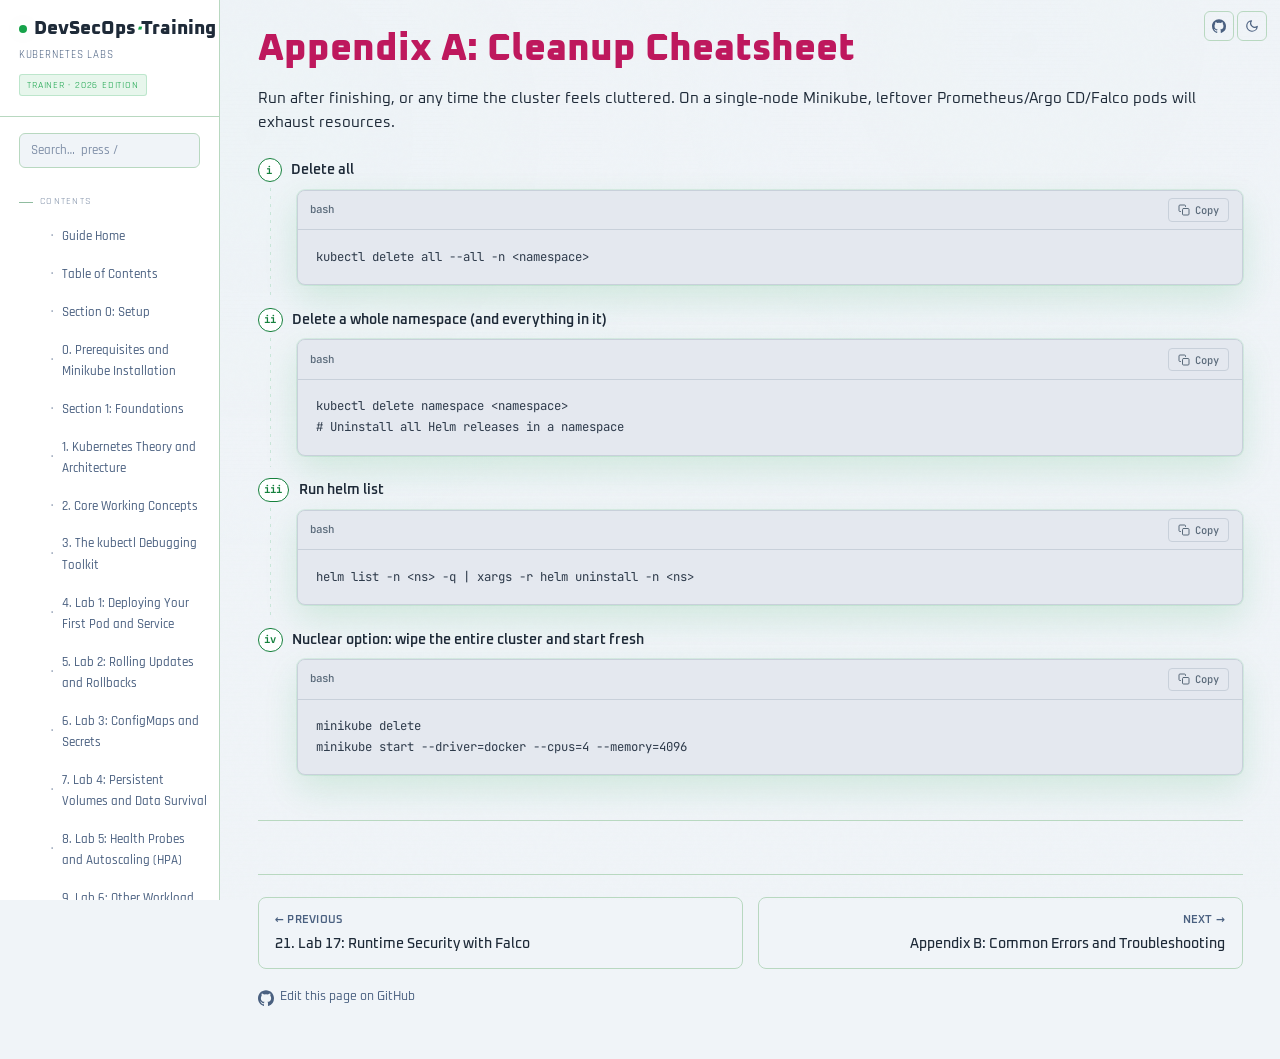
==== html/appendices.html @ 2e51c451 "initial commit" ====
<!DOCTYPE html>
<html lang="en" data-theme="light">

<head>
  <meta charset="UTF-8">
  <meta name="viewport" content="width=device-width, initial-scale=1.0">
  <meta name="description" content="Kubernetes DevSecOps Training Lab Guide">
  <title>Kubernetes · Appendices</title>

  <link rel="icon" type="image/svg+xml"
    href="data:image/svg+xml,%3Csvg xmlns='http://www.w3.org/2000/svg' viewBox='0 0 32 32'%3E%3Crect width='32' height='32' rx='6' fill='%230d1117'/%3E%3Ccircle cx='16' cy='16' r='6' fill='%23ffb627'/%3E%3C/svg%3E">

  <link rel="preconnect" href="https://fonts.googleapis.com">
  <link rel="preconnect" href="https://fonts.gstatic.com" crossorigin>
  <link
    href="https://fonts.googleapis.com/css2?family=Oxanium:wght@400;500;600;700&family=Rajdhani:wght@500;600;700&family=JetBrains+Mono:wght@400;500;700&display=swap"
    rel="stylesheet">
  <link rel="stylesheet" href="../css/style.css">
  <link rel="stylesheet" href="../css/app.css">

</head>

<body>

  <div class="sidebar-backdrop"></div>

  <a class="icon-btn corner-btn github-corner-btn" id="githubLink" href="https://github.com/bishalcpgn/Kubernetes"
    target="_blank" rel="noopener noreferrer" aria-label="View this project on GitHub"
    title="View on GitHub (open source, contributions welcome)">
    <svg viewBox="0 0 24 24" aria-hidden="true" fill="currentColor">
      <path
        d="M12 .5C5.37.5 0 5.87 0 12.5c0 5.3 3.44 9.8 8.21 11.39.6.11.82-.26.82-.58 0-.29-.01-1.04-.02-2.05-3.34.73-4.04-1.61-4.04-1.61-.55-1.39-1.34-1.76-1.34-1.76-1.09-.75.08-.73.08-.73 1.21.09 1.84 1.24 1.84 1.24 1.07 1.84 2.81 1.31 3.5 1 .11-.78.42-1.31.76-1.61-2.67-.3-5.47-1.34-5.47-5.95 0-1.31.47-2.39 1.24-3.23-.13-.3-.54-1.52.12-3.18 0 0 1.01-.32 3.3 1.23a11.5 11.5 0 0 1 6.01 0c2.29-1.55 3.3-1.23 3.3-1.23.66 1.66.25 2.88.12 3.18.77.84 1.24 1.92 1.24 3.23 0 4.62-2.81 5.64-5.49 5.94.43.37.81 1.1.81 2.22 0 1.6-.01 2.89-.01 3.29 0 .32.22.7.83.58A12 12 0 0 0 24 12.5C24 5.87 18.63.5 12 .5z" />
    </svg>
  </a>

  <button class="icon-btn corner-btn theme-corner-btn" id="themeToggle" aria-label="Toggle theme"></button>

  <div class="app">

    <!-- Reuse the existing sidebar from index.html for consistent navigation -->
    <aside class="sidebar" id="sidebar" aria-label="Main navigation">
      <div class="brand">
        <div class="brand-title">
          <span class="accent-dot"></span>
          <span>DevSecOps<span class="italic-serif text-accent">·</span>Training</span>
        </div>
        <div class="brand-subtitle">Kubernetes Labs</div>
        <span class="brand-edition">Trainer · 2026 Edition</span>
      </div>
      <div class="sidebar-search">
        <input type="search" id="navSearch" placeholder="Search…  press /" aria-label="Filter navigation"
          autocomplete="off">
      </div>
      <nav aria-label="Sidebar navigation">
        <div class="nav-section">
          <div class="nav-section-label">Contents</div>
          <ul class="nav-list">
            <!-- Links will be populated by the rendered Markdown headings if present -->
          </ul>
        </div>
      </nav>
    </aside>

    <main class="content">
      <div class="content-inner">
        <article id="md-root" class="md-content page-markdown">
          <h1 id="appendix-a-cleanup-cheatsheet">Appendix A: Cleanup Cheatsheet</h1>
          <p>Run after finishing, or any time the cluster feels cluttered. On a single-node Minikube, leftover
            Prometheus/Argo CD/Falco pods will exhaust resources.</p>
          <div class="cmd-step">
            <div class="cmd-label"><span class="cmd-roman">i</span><span class="cmd-step-title">Delete all</span></div>
            <pre class="codehilite"><code class="language-bash">kubectl delete all --all -n &lt;namespace&gt;
</code></pre>
          </div>
          <div class="cmd-step">
            <div class="cmd-label"><span class="cmd-roman">ii</span><span class="cmd-step-title">Delete a whole namespace (and everything in it)</span></div>
            <pre class="codehilite"><code class="language-bash">kubectl delete namespace &lt;namespace&gt;
# Uninstall all Helm releases in a namespace
</code></pre>
          </div>
          <div class="cmd-step">
            <div class="cmd-label"><span class="cmd-roman">iii</span><span class="cmd-step-title">Run helm list</span></div>
            <pre class="codehilite"><code class="language-bash">helm list -n &lt;ns&gt; -q | xargs -r helm uninstall -n &lt;ns&gt;
</code></pre>
          </div>
          <div class="cmd-step">
            <div class="cmd-label"><span class="cmd-roman">iv</span><span class="cmd-step-title">Nuclear option: wipe the entire cluster and start fresh</span></div>
            <pre class="codehilite"><code class="language-bash">minikube delete
minikube start --driver=docker --cpus=4 --memory=4096
</code></pre>
          </div>

          <hr />
          <h1 id="appendix-b-common-errors-and-troubleshooting">Appendix B: Common Errors and Troubleshooting</h1>
          <div class="table-wrap">
            <table>
              <thead>
                <tr>
                  <th>Pod STATUS</th>
                  <th>Most likely cause</th>
                  <th>First commands to run</th>
                </tr>
              </thead>
              <tbody>
                <tr>
                  <td><code>ImagePullBackOff</code> / <code>ErrImagePull</code></td>
                  <td>Wrong image name/tag, private registry without credentials, or rate limit</td>
                  <td><code>kubectl describe pod &lt;p&gt;</code> (read Events)</td>
                </tr>
                <tr>
                  <td><code>CrashLoopBackOff</code></td>
                  <td>App exits/crashes on start (bad config, missing env, failing liveness probe)</td>
                  <td><code>kubectl logs &lt;p&gt; --previous</code></td>
                </tr>
                <tr>
                  <td><code>Pending</code></td>
                  <td>No node has enough CPU/memory, or PVC can't bind</td>
                  <td><code>kubectl describe pod &lt;p&gt;</code>; <code>kubectl get pvc</code>;
                    <code>kubectl top nodes</code>
                  </td>
                </tr>
                <tr>
                  <td><code>CreateContainerConfigError</code></td>
                  <td>References a missing ConfigMap/Secret key</td>
                  <td><code>kubectl describe pod &lt;p&gt;</code></td>
                </tr>
                <tr>
                  <td><code>0/1 Running</code> but not Ready</td>
                  <td>Readiness probe failing</td>
                  <td><code>kubectl describe pod &lt;p&gt;</code>; <code>kubectl logs &lt;p&gt;</code></td>
                </tr>
                <tr>
                  <td>HPA shows <code>&lt;unknown&gt;</code></td>
                  <td>No CPU <strong>requests</strong> set, or metrics-server not ready</td>
                  <td><code>kubectl top pods</code>; check <code>resources.requests</code></td>
                </tr>
                <tr>
                  <td>NetworkPolicy not enforced</td>
                  <td>CNI doesn't support policies (default Minikube CNI)</td>
                  <td>restart with <code>--cni=calico</code></td>
                </tr>
                <tr>
                  <td>Service unreachable</td>Follows the Juice Shop Trainee design language.
                  <td>Selector labels don't match Pod labels</td>
                  <td><code>kubectl get endpoints &lt;svc&gt;</code> (empty = selector mismatch)</td>
                </tr>
              </tbody>
            </table>
          </div>
          <p>General workflow for <em>any</em> failure: <strong><code>get</code> → <code>describe</code> (read Events) →
              <code>logs</code></strong>.</p>
          <hr />
          <h1 id="appendix-c-what-we-did-not-cover-and-where-to-go-next">Appendix C: What We Did Not Cover (and Where to
            Go Next)</h1>
          <p>This guide is a complete spine, but "all of Kubernetes" is bigger than any single lab set. Strong next
            topics, roughly in order of usefulness:</p>
          <ol class="sec2-indented">
            <li><strong>TLS &amp; certificates</strong>: <code>cert-manager</code> for automatic Let's Encrypt certs on
              your Gateway listeners.</li>
            <li><strong>Service Mesh</strong>: Istio / Linkerd / Cilium for mTLS, traffic shaping, and L7 observability
              between services.</li>
            <li><strong>Advanced networking</strong>: Cilium (eBPF CNI with built-in Gateway API support), and deeper
              Gateway API features (traffic splitting, header routing, <code>GRPCRoute</code>/<code>TCPRoute</code>).
            </li>
            <li><strong>Storage depth</strong>: StorageClasses, CSI drivers, volume snapshots, StatefulSet backups.</li>
            <li><strong>Multi-tenancy &amp; quotas</strong>: ResourceQuota, LimitRange, hierarchical namespaces.</li>
            <li><strong>Operators &amp; CRDs</strong>: extending Kubernetes with custom controllers (Operator SDK /
              Kubebuilder).</li>
            <li><strong>Cluster lifecycle</strong>: managed clusters (EKS/GKE/AKS), upgrades, version-skew,
              <code>kubeadm</code>.
            </li>
            <li><strong>Progressive delivery</strong>: Argo Rollouts / Flagger for canary and blue-green deploys.</li>
            <li><strong>Cost &amp; autoscaling</strong>: Cluster Autoscaler, Karpenter, VPA, KEDA (event-driven
              scaling).</li>
            <li><strong>DR &amp; backup</strong>: Velero for cluster backup and migration.</li>
            <li><strong>Deeper supply chain</strong>: full SLSA framework, in-toto attestations, admission with the
              Sigstore Policy Controller.</li>
          </ol>
          <blockquote>
            <p>A practical capstone: combine the labs into one secured pipeline, Git repo → CI runs Trivy + Cosign
              signing → Argo CD deploys → Kyverno enforces signatures + PSS → Falco watches at runtime →
              Prometheus/Grafana observe. That end-to-end loop <em>is</em> production DevSecOps.</p>
          </blockquote>
          <hr />
          <hr />
          <h1 id="appendix-d-glossary">Appendix D: Glossary</h1>
          <p>A quick lookup for every term and tool used in this guide. Where a concept has a full explanation, the
            relevant section is noted.</p>
          <p><strong>Admission controller</strong>: code in the API server that inspects an object before it's saved,
            and can accept, reject, or modify it. The enforcement point for PSA, Kyverno, and signature checks. (Sec.
            14)</p>
            <p><strong>Argo CD</strong>: a GitOps controller that continuously syncs the cluster to a Git repo. (Section
            2 Concepts, Lab 10)</p>
          <p><strong>CNI (Container Network Interface)</strong>: the plugin standard that provides Pod networking; also
            enforces NetworkPolicies. Examples: Calico, Cilium, Flannel. (Lab 14)</p>
          <p><strong>ClusterRole / Role</strong>: RBAC objects granting permissions cluster-wide / within one namespace.
            (Sec. 14, Lab 13)</p>
          <p><strong>Container runtime</strong>: the software that actually runs containers on a node (containerd,
            CRI-O). (Sec. 1)</p>
          <p><strong>Controller</strong>: software that watches objects and continuously drives actual state toward
            desired state. The core pattern of Kubernetes. (Sec. 1, Section 2 Concepts)</p>
          <p><strong>Cosign</strong>: CLI for signing and verifying container images, part of Sigstore. (Sec. 14, Lab
            16)</p>
          <p><strong>CRD (Custom Resource Definition)</strong>: a way to teach the cluster a new object type, used by
            nearly every ecosystem tool. (Section 2 intro)</p>
          <p><strong>CVE (Common Vulnerabilities and Exposures)</strong>: a publicly catalogued security flaw with a
            unique ID. Trivy scans for these. (Sec. 14, Lab 11)</p>
          <p><strong>DaemonSet</strong>: a controller that runs exactly one Pod per node; used for node-level agents
            like Falco. (Lab 6, Lab 17)</p>
          <p><strong>Deployment</strong>: the standard controller for stateless apps; manages ReplicaSets, rollouts, and
            rollbacks. (Sec. 1, Lab 1)</p>
          <p><strong>Drift</strong>: when the live cluster differs from the desired state in Git; GitOps tools detect
            and revert it. (Lab 10)</p>
          <p><strong>eBPF</strong>: Linux kernel technology to safely run small observation programs in the kernel; used
            by Falco and modern CNIs. (Lab 17, Sec. 14)</p>
          <p><strong>Exporter</strong>: a small adapter exposing a system's metrics in Prometheus format. (Lab 9)</p>
          <p><strong>Falco</strong>: runtime security tool that watches syscalls via eBPF and alerts on suspicious
            behavior. (Sec. 14, Lab 17)</p>
          <p><strong>Fulcio</strong>: Sigstore's certificate authority issuing short-lived, identity-bound signing certs
            (enables keyless signing). (Sec. 14, Lab 16)</p>
          <p><strong>Gateway API</strong>: the modern CRD-based standard for L7 HTTP routing; replaces the frozen
            Ingress API. Objects: GatewayClass, Gateway, HTTPRoute. (Lab 7)</p>
          <p><strong>GitOps</strong>: operating model where Git is the source of truth and software continuously
            reconciles the cluster to match it. (Lab 10)</p>
          <p><strong>Grafana</strong>: dashboard/visualization tool, usually layered on Prometheus data. (Lab 9)</p>
          <p><strong>Helm</strong>: the Kubernetes package manager; installs/upgrades/rolls back applications packaged
            as charts. (Lab 8)</p>
          <p><strong>Helm chart / repo / release / values</strong>: a chart is a versioned package; a repo hosts charts;
            a release is one installed instance; values are its configuration knobs. (Lab 8)</p>
          <p><strong>HPA (Horizontal Pod Autoscaler)</strong>: scales Pod count up/down based on metrics like CPU; needs
            resource requests to work. (Sec. 2.3, Lab 5)</p>
          <p><strong>Ingress</strong>: the legacy L7 routing object, now frozen; superseded by the Gateway API. (Lab 7)
          </p>
          <p><strong>Kyverno</strong>: a YAML-based policy engine / admission controller for
            validate/mutate/generate/verify rules. (Sec. 14, Lab 15)</p>
          <p><strong>metrics-server</strong>: lightweight current-CPU/memory collector that powers
            <code>kubectl top</code> and the HPA. (Lab 5, Lab 9)
          </p>
          <p><strong>Namespace</strong>: a virtual partition of a cluster for isolation, quota, and access control.
            (Sec. 2.1)</p>
          <p><strong>NetworkPolicy</strong>: pod-level firewall rule; enforced by the CNI. (Sec. 14, Lab 14)</p>
          <p><strong>OCI (Open Container Initiative)</strong>: the open standard for container image format and
            registries (Docker Hub, GHCR). (Lab 16)</p>
          <p><strong>OIDC (OpenID Connect)</strong>: identity standard that proves who you are via an existing account
            (Google, GitHub). (Lab 16)</p>
          <p><strong>PV / PVC (PersistentVolume / PersistentVolumeClaim)</strong>: cluster storage / a workload's
            request for storage. (Sec. 3.1, Lab 4)</p>
          <p><strong>Pod</strong>: the smallest deployable unit; one or more containers sharing an IP and volumes. (Sec.
            1)</p>
          <p><strong>Prometheus</strong>: time-series metrics database that scrapes and stores metrics; queried with
            PromQL. (Lab 9)</p>
          <p><strong>PSS / PSA (Pod Security Standards / Admission)</strong>: three built-in security profiles, and the
            admission controller that enforces them per namespace. (Sec. 14, Lab 12)</p>
          <p><strong>RBAC (Role-Based Access Control)</strong>: least-privilege permissions for users and
            ServiceAccounts. (Sec. 14, Lab 13)</p>
          <p><strong>Rekor</strong>: Sigstore's public, tamper-evident transparency log of signatures. (Sec. 14, Lab 16)
          </p>
          <p><strong>ReplicaSet</strong>: keeps a desired number of identical Pods running; managed by Deployments.
            (Sec. 1)</p>
          <p><strong>SBOM (Software Bill of Materials)</strong>: a full inventory of what's inside an image; format e.g.
            CycloneDX. (Sec. 14, Lab 16)</p>
          <p><strong>Service</strong>: a stable virtual IP/DNS name load-balancing across a set of Pods. Types:
            ClusterIP, NodePort, LoadBalancer. (Sec. 1, Lab 1)</p>
          <p><strong>ServiceAccount</strong>: the identity a Pod runs as, used for RBAC and authenticating to the API.
            (Sec. 14, Lab 13)</p>
          <p><strong>Sigstore</strong>: the umbrella project (Cosign + Fulcio + Rekor) for software signing and
            verification. (Sec. 14, Lab 16)</p>
          <p><strong>StatefulSet / Job / CronJob</strong>: controllers for stable-identity workloads / run-to-completion
            tasks / scheduled tasks. (Lab 6)</p>
          <p><strong>Supply-chain security</strong>: proving deployed software is exactly what your pipeline built.
            (Sec. 14, Lab 16)</p>
          <p><strong>Traefik</strong>: a modern reverse proxy / load balancer used here as a Gateway API controller and
            Helm demo. (Labs 7-8)</p>
          <p><strong>Trivy</strong>: open-source scanner for image CVEs, misconfigurations, secrets, and SBOMs. (Sec.
            14, Lab 11)</p>
          <hr />
          <p><em>End of guide. Tested against Kubernetes v1.36, Helm v4, Argo CD v3.x, Falco v0.43, plus current Trivy,
              Kyverno, and Cosign releases (2026). Pin all tool/chart versions to specific releases for reproducible,
              supply-chain-safe deployments.</em></p>
        </article>
      </div>
    </main>

  </div>

  <!-- Scripts: build page sections and sidebar from the embedded static HTML content -->
  <script src="../js/app.js" defer></script>

  <script>
    window.addEventListener('load', function () {
      [
        'appendix-d-glossary',
        'appendix-a-cleanup-cheatsheet',
        'appendix-c-what-we-did-not-cover-and-where-to-go-next',
        'appendix-b-common-errors-and-troubleshooting'
      ].forEach(function (id) {
        var section = document.getElementById(id);
        if (!section || !section.classList.contains('page-section')) return;
        section.classList.add('styled-section');
        var inH4 = false;
        Array.from(section.children).forEach(function (el) {
          if (el.matches('h3')) { inH4 = false; return; }
          if (el.matches('h4')) { inH4 = true; return; }
          if (inH4 && !el.matches('.cmd-step')) el.classList.add('sec2-indented');
        });
      });
    });
  </script>
</body>

</html>
---- css/style.css ----
/* =========================================================
   Theme tokens - deep navy / Catppuccin-inspired palette
   Dark theme is default. Toggled via data-theme attribute.
   ========================================================= */

:root,
[data-theme="dark"] {
  /* Surfaces - deep navy */
  --bg: #0a0e14;
  --bg-elevated: #0d1219;
  --bg-card: #131920;
  --bg-code: #1e1e2e;
  --bg-code-header: #181825;
  --bg-code-border: #313244;
  --bg-inline-code: rgba(52, 211, 153, 0.08);

  /* Lines - green-tinted */
  --border: #1a2e22;
  --border-strong: #2a4a34;
  --border-accent: rgba(52, 211, 153, 0.25);

  /* Text */
  --text: #cdd6f4;
  --text-muted: #6e8aa8;
  --text-subtle: #445566;
  --text-inverse: #0a0e14;

  /* Brand accent - green */
  --accent: #34d399;
  --accent-soft: rgba(52, 211, 153, 0.12);
  --accent-hover: #6ee7b7;
  --link: #6ee7b7;
  --link-hover: #a7f3d0;

  /* Semantic */
  --danger: #f38ba8;
  --danger-soft: rgba(243, 139, 168, 0.1);
  --success: #a6e3a1;
  --success-soft: rgba(166, 227, 161, 0.1);
  --warning: #f9e2af;
  --warning-soft: rgba(249, 226, 175, 0.1);
  --info: #6ee7b7;
  --info-soft: rgba(52, 211, 153, 0.1);

  /* Severity pills */
  --sev-critical-bg: rgba(243, 139, 168, 0.12);
  --sev-critical-text: #f38ba8;
  --sev-high-bg: rgba(249, 226, 175, 0.1);
  --sev-high-text: #f9e2af;
  --sev-medium-bg: rgba(52, 211, 153, 0.1);
  --sev-medium-text: #34d399;

  /* Shadows & effects */
  --shadow-sm: 0 1px 3px rgba(0, 0, 0, 0.5);
  --shadow-md: 0 4px 14px rgba(0, 0, 0, 0.55);
  --shadow-lg: 0 12px 36px rgba(0, 0, 0, 0.65);
  --shadow-glow: 0 0 28px rgba(52, 211, 153, 0.15);

  /* Decorative */
  --grid-color: rgba(52, 211, 153, 0.025);
  --noise-opacity: 0.012;
}

[data-theme="light"] {
  /* Surfaces - cool blue-grey */
  --bg: #f0f4f8;
  --bg-elevated: #ffffff;
  --bg-card: #e8edf3;
  --bg-code: #e4e8ef;
  --bg-code-header: #e4e8ef;
  --bg-code-border: #c8d0da;
  --bg-inline-code: rgba(22, 163, 74, 0.07);

  /* Lines */
  --border: #b8d8c0;
  --border-strong: #90bca0;
  --border-accent: rgba(22, 163, 74, 0.2);

  /* Text */
  --text: #1e2a38;
  --text-muted: #4a6080;
  --text-subtle: #8090a8;
  --text-inverse: #f0f4f8;

  /* Brand accent - green */
  --accent: #16a34a;
  --accent-soft: rgba(22, 163, 74, 0.1);
  --accent-hover: #15803d;
  --link: #15803d;
  --link-hover: #166534;

  /* Semantic */
  --danger: #b91c1c;
  --danger-soft: rgba(185, 28, 28, 0.08);
  --success: #15803d;
  --success-soft: rgba(21, 128, 61, 0.08);
  --warning: #a16207;
  --warning-soft: rgba(161, 98, 7, 0.08);
  --info: #16a34a;
  --info-soft: rgba(22, 163, 74, 0.08);

  /* Severity pills */
  --sev-critical-bg: rgba(185, 28, 28, 0.1);
  --sev-critical-text: #991b1b;
  --sev-high-bg: rgba(161, 98, 7, 0.12);
  --sev-high-text: #854d0e;
  --sev-medium-bg: rgba(22, 163, 74, 0.1);
  --sev-medium-text: #166534;

  /* Shadows */
  --shadow-sm: 0 1px 2px rgba(30, 42, 56, 0.07);
  --shadow-md: 0 4px 12px rgba(30, 42, 56, 0.09);
  --shadow-lg: 0 12px 32px rgba(30, 42, 56, 0.11);
  --shadow-glow: 0 0 24px rgba(22, 163, 74, 0.12);

  /* Decorative */
  --grid-color: rgba(22, 163, 74, 0.04);
  --noise-opacity: 0.018;
}

/* =========================================================
   crAPI Training - Trainer Platform
   Editorial-technical aesthetic
   ========================================================= */

/* ---------- Reset / Base ---------- */

:root {
  --font-sans: 'Oxanium', 'Rajdhani', system-ui, sans-serif;
  --font-display: 'Oxanium', 'Rajdhani', system-ui, sans-serif;
  --font-mono: 'JetBrains Mono', 'Cascadia Code', 'Fira Code', ui-monospace, monospace;
  --font-sidebar: 'Rajdhani', var(--font-sans);
  --text-base-size: 14.5px;
  --h1-size: 2.5rem;
  --h2-size: 1.75rem;
  --box-glow: 0 14px 34px color-mix(in srgb, var(--accent) 14%, transparent), 0 0 0 1px color-mix(in srgb, var(--accent) 10%, transparent);
  --box-glow-strong: 0 18px 44px color-mix(in srgb, var(--accent) 22%, transparent), 0 0 0 1px color-mix(in srgb, var(--accent) 18%, transparent);
  --box-glow-success: 0 14px 34px color-mix(in srgb, var(--success) 18%, transparent), 0 0 0 1px color-mix(in srgb, var(--success) 16%, transparent);
}

*,
*::before,
*::after {
  box-sizing: border-box;
  margin: 0;
  padding: 0;
}

html {
  font-size: 15px;
  scroll-behavior: smooth;
  scroll-padding-top: 88px;
  -webkit-text-size-adjust: 100%;
  -moz-text-size-adjust: 100%;
  text-size-adjust: 100%;
}

body {
  font-family: var(--font-sans);
  font-size: var(--text-base-size);
  font-weight: 400;
  line-height: 1.65;
  color: var(--text);
  background: var(--bg);
  font-feature-settings: 'ss01', 'ss02', 'cv11';
  -webkit-font-smoothing: antialiased;
  -moz-osx-font-smoothing: grayscale;
  transition: background-color 0.3s ease, color 0.3s ease;
  min-height: 100vh;
}

body::after {
  content: '';
  position: fixed;
  inset: 0;
  pointer-events: none;
  z-index: 1;
  background:
    linear-gradient(rgba(166, 227, 161, 0.035) 1px, transparent 1px),
    radial-gradient(circle at 20% 15%, rgba(52, 211, 153, 0.08), transparent 28rem),
    radial-gradient(circle at 80% 5%, rgba(52, 211, 153, 0.05), transparent 24rem);
  background-size: 100% 4px, auto, auto;
  mix-blend-mode: screen;
  opacity: 0.4;
}

[data-theme="light"] body::after {
  opacity: 0.16;
  mix-blend-mode: multiply;
}

/* Decorative noise overlay */
body::before {
  content: '';
  position: fixed;
  inset: 0;
  pointer-events: none;
  z-index: 1;
  opacity: var(--noise-opacity);
  background-image: url("data:image/svg+xml,%3Csvg viewBox='0 0 200 200' xmlns='http://www.w3.org/2000/svg'%3E%3Cfilter id='n'%3E%3CfeTurbulence type='fractalNoise' baseFrequency='0.9' numOctaves='3' /%3E%3C/filter%3E%3Crect width='100%25' height='100%25' filter='url(%23n)' /%3E%3C/svg%3E");
}

/* ---------- Typography ---------- */

h1,
h2,
h3,
h4,
h5,
h6 {
  font-family: var(--font-display);
  font-weight: 600;
  letter-spacing: -0.01em;
  line-height: 1.2;
  color: var(--text);
}

h1 {
  font-size: var(--h1-size);
  font-weight: 800;
  letter-spacing: 0;
  line-height: 1.05;
  margin-bottom: 1.25rem;
}

h2 {
  font-size: var(--h2-size);
  font-weight: 800;
  letter-spacing: 0;
  margin-bottom: 1rem;
}

h3 {
  font-size: 1.35rem;
  font-weight: 600;
  letter-spacing: 0;
  margin-top: 2.5rem;
  margin-bottom: 0.8rem;
}

h4 {
  font-size: 1.05rem;
  font-weight: 600;
  margin-top: 1.75rem;
  margin-bottom: 0.5rem;
  color: var(--text);
}

.italic-serif {
  font-style: italic;
  font-weight: inherit;
}

p {
  margin-bottom: 1rem;
  color: var(--text);
}

p+p {
  margin-top: 0.25rem;
}
a {
  color: var(--link);
  text-decoration: none;
  transition: color 0.15s ease;
}

a:hover {
  color: var(--link-hover);
  text-decoration: underline;
  text-underline-offset: 3px;
}

strong {
  font-weight: 700;
  color: var(--text);
}

em {
  font-style: italic;
}

code,
kbd,
samp {
  font-family: var(--font-mono);
  font-size: 0.88em;
  font-feature-settings: 'liga' 0, 'calt' 0;
}

p code,
li code {
  background: var(--bg-card);
  color: var(--text-muted);
  padding: 0.12em 0.4em;
  border-radius: 4px;
  border: 1px solid var(--border);
  font-size: 0.85em;
  word-break: break-word;
}

/* Command text inside table cells renders as plain monospace, no chip. */
td code {
  background: none;
  color: inherit;
  padding: 0;
  border: none;
  border-radius: 0;
  font-size: 0.85em;
  word-break: break-word;
}

pre code,
pre code span {
  background: none !important;
  color: inherit;
  padding: 0;
  border: none;
  border-radius: 0;
  font-size: inherit;
}

ul,
ol {
  margin: 0.5rem 0 1.25rem 1.5rem;
}

.md-content {
  flex: 1;
  min-width: 0;
  max-width: 1000px;
  overflow-wrap: break-word;
  word-wrap: break-word;
}

.md-content ol {
  counter-reset: step-counter;
  list-style: none;
  padding-left: 0;
  margin-left: 0;
}

.md-content ol>li {
  counter-increment: step-counter;
  position: relative;
  padding-left: 4rem;
  margin-bottom: 1.25rem;
  min-width: 0;
}

.md-content ol>li::before {
  content: counter(step-counter);
  position: absolute;
  left: 0;
  top: 0.15rem;
  width: 2.4rem;
  height: 2.4rem;
  display: grid;
  place-items: center;
  border-radius: 999px;
  background: var(--bg-card);
  border: 2px solid #1e3a5f;
  color: #1e3a5f;
  font-weight: 700;
  font-size: 0.95rem;
  box-shadow: 0 12px 24px rgba(0, 0, 0, 0.08);
}

/* light theme: crisp white button background */
[data-theme="light"] .md-content ol>li::before {
  background: #ffffff;
  box-shadow: var(--shadow-sm);
}

/* dark theme: brighter blue for contrast on dark surfaces */
[data-theme="dark"] .md-content ol>li::before {
  border-color: #6fa3e0;
  color: #6fa3e0;
}

.md-content ol>li::after {
  content: '';
  position: absolute;
  left: 1.2rem;
  top: calc(2.4rem + 0.4rem);
  bottom: -0.6rem;
  width: 1px;
  background-image: linear-gradient(var(--border-accent) 40%, transparent 0%);
  background-size: 1px 8px;
  background-repeat: repeat-y;
  opacity: 0.85;
  pointer-events: none;
}

.md-content ol>li:last-child::after {
  display: none;
}

li {
  margin-bottom: 0.35rem;
}

li>ul,
li>ol {
  margin-top: 0.35rem;
}

hr {
  border: none;
  border-top: 1px solid var(--border);
  margin: 3rem 0;
}

/* ---------- Layout: App Shell ---------- */

.app {
  display: grid;
  grid-template-columns: 220px 1fr;
  min-height: 100vh;
  position: relative;
  z-index: 2;
}

/* ---------- Sidebar ---------- */

.sidebar {
  font-family: var(--font-sidebar);
  background: var(--bg-elevated);
  border-right: 1px solid var(--border);
  position: sticky;
  top: 0;
  height: 100vh;
  overflow-y: auto;
  padding: 1.25rem 0;
  z-index: 50;
  scrollbar-width: thin;
  scrollbar-color: var(--border) transparent;
}

.sidebar::-webkit-scrollbar {
  width: 6px;
}

.sidebar::-webkit-scrollbar-track {
  background: transparent;
}

.sidebar::-webkit-scrollbar-thumb {
  background: var(--border);
  border-radius: 3px;
}

.brand {
  padding: 0 1.25rem 1.25rem;
  border-bottom: 1px solid var(--border);
  margin-bottom: 1.1rem;
}

.brand-title {
  font-family: var(--font-display);
  font-size: 1.25rem;
  font-weight: 800;
  letter-spacing: 0;
  color: var(--text);
  line-height: 1.1;
  display: flex;
  align-items: baseline;
  gap: 0.5rem;
}

.brand-title .accent-dot {
  width: 8px;
  height: 8px;
  background: var(--accent);
  border-radius: 50%;
  display: inline-block;
  box-shadow: var(--shadow-glow);
  flex-shrink: 0;
  align-self: center;
}

.brand-subtitle {
  font-family: var(--font-sidebar);
  font-size: 0.72rem;
  color: var(--text-muted);
  font-weight: 400;
  text-transform: uppercase;
  letter-spacing: 0.08em;
  margin-top: 0.5rem;
}

.brand-edition {
  font-family: var(--font-sidebar);
  display: inline-block;
  margin-top: 0.6rem;
  font-size: 0.65rem;
  font-weight: 400;
  letter-spacing: 0.08em;
  text-transform: uppercase;
  color: var(--accent);
  background: var(--accent-soft);
  padding: 0.15rem 0.5rem;
  border-radius: 3px;
  border: 1px solid var(--border-accent);
}

.sidebar-search {
  padding: 0 1.25rem 1rem;
}

.sidebar-search input {
  width: 100%;
  background: var(--bg);
  border: 1px solid var(--border);
  border-radius: 6px;
  padding: 0.55rem 0.75rem;
  color: var(--text);
  font-family: var(--font-sidebar);
  font-size: 0.85rem;
  font-weight: 500;
  outline: none;
  transition: border 0.15s, box-shadow 0.15s;
}

.sidebar-search input::placeholder {
  color: var(--text-subtle);
}

.sidebar-search input:focus {
  border-color: var(--accent);
  box-shadow: 0 0 0 3px var(--accent-soft);
}

.nav-section {
  padding: 0.75rem 0;
}

.nav-section-label {
  font-family: var(--font-sidebar);
  font-size: 0.68rem;
  font-weight: 400;
  text-transform: uppercase;
  letter-spacing: 0.12em;
  color: var(--text-subtle);
  padding: 0 1.25rem 0.5rem;
  display: flex;
  align-items: center;
  gap: 0.5rem;
}

.nav-section-label::before {
  content: '';
  width: 14px;
  height: 1px;
  background: var(--border-strong);
}

.nav-list {
  list-style: none;
  margin: 0;
  padding: 0;
}

.nav-list li {
  margin: 0;
}

.nav-link {
  display: flex;
  align-items: center;
  gap: 0.6rem;
  padding: 0.55rem 0.8rem 0.55rem 1.25rem;
  font-size: 0.86rem;
  color: var(--text-muted);
  text-decoration: none;
  border-left: 2px solid transparent;
  transition: all 0.15s ease;
  font-weight: 500;
}

.nav-link:hover {
  color: var(--text);
  background: var(--bg-card);
  text-decoration: none;
}

.nav-link.active {
  color: var(--accent);
  background: var(--accent-soft);
  border-left-color: var(--accent);
}

.nav-link .nav-num {
  font-family: var(--font-sidebar);
  font-size: 0.7rem;
  color: var(--text-subtle);
  font-weight: 600;
  min-width: 32px;
  text-align: right;
}

.nav-link.active .nav-num {
  color: var(--accent);
}

.nav-link.hidden {
  display: none;
}
.icon-btn {
  background: transparent;
  border: 1px solid var(--border);
  color: var(--text-muted);
  width: 38px;
  height: 38px;
  border-radius: 6px;
  cursor: pointer;
  display: inline-flex;
  align-items: center;
  justify-content: center;
  transition: all 0.15s ease;
}

.icon-btn:hover {
  color: var(--accent);
  border-color: var(--accent);
  background: var(--accent-soft);
}

.icon-btn svg {
  width: 18px;
  height: 18px;
}
/* ---------- Main content area ---------- */

.content {
  min-width: 0;
  display: flex;
  flex-direction: column;
}

.content-inner {
  display: flex;
  max-width: 1360px;
  margin: 0 auto;
  padding: 3rem 2.5rem 3rem;
  width: 100%;
  gap: 3rem;
}

/* ---------- Single-page section switching ---------- */

section.page-section {
  display: none;
  padding-top: 2rem;
}

section.page-section.active {
  display: block;
  animation: sectionFadeIn 0.22s ease;
}

@keyframes sectionFadeIn {
  from {
    opacity: 0;
    transform: translateY(7px);
  }

  to {
    opacity: 1;
    transform: none;
  }
}

section.page-section:first-child {
  padding-top: 0;
}

/* ---------- Callout boxes ---------- */

/* ── Callout boxes ─────────────────────────────────────────────────────────
   All callouts use a uniform green border + green title.
   The gradient-border modifier adds a glowing gradient ring instead.       */

.callout {
  margin: 1.5rem 0;
  padding: 1.1rem 1.4rem;
  border-radius: 10px;
  border: 2px solid #16a34a;
  background: var(--bg);
  font-size: 0.95rem;
  color: var(--text);
}

[data-theme="dark"] .callout {
  border-color: #34d399;
}

.callout-title {
  font-weight: 700;
  font-size: 0.8rem;
  text-transform: uppercase;
  letter-spacing: 0.05em;
  margin-bottom: 0.5rem;
  display: block;
  color: #16a34a;
}

[data-theme="dark"] .callout-title {
  color: #34d399;
}

/* Gradient-border variant: animated green gradient ring, no solid border. */
.callout.gradient-border {
  --gc-bg: #f0f7f0;
  border: 2px solid transparent;
  border-radius: 14px;
  background:
    linear-gradient(var(--gc-bg), var(--gc-bg)) padding-box,
    linear-gradient(120deg, #34d399 0%, #16a34a 55%, #22c55e 100%) border-box;
}

[data-theme="dark"] .callout.gradient-border {
  --gc-bg: #0d1f10;
}

/* ---------- Code blocks ---------- */

.code-block {
  margin: 1.25rem 0;
  border-radius: 8px;
  overflow: hidden;
  border: 1px solid var(--bg-code-border);
  background: var(--bg-code);
  position: relative;
  box-shadow: var(--box-glow);
}

.code-block::after {
  content: '';
  position: absolute;
  inset: 0;
  pointer-events: none;
  background: linear-gradient(rgba(255, 255, 255, 0.025) 1px, transparent 1px);
  background-size: 100% 6px;
  opacity: 0.3;
}

.code-block-header {
  display: flex;
  align-items: center;
  justify-content: space-between;
  padding: 0.5rem 0.85rem 0.5rem 0.85rem;
  background: var(--bg-code-header);
  border-bottom: 1px solid var(--bg-code-border);
  font-family: var(--font-mono);
  font-size: 0.72rem;
}
/* Dark mode label & copy */
.code-block-label {
  color: #585b70;
  font-weight: 500;
  letter-spacing: 0;
  flex: 1;
}

.copy-btn {
  background: transparent;
  border: 1px solid #313244;
  color: #585b70;
  cursor: pointer;
  padding: 0.25rem 0.6rem;
  border-radius: 4px;
  font-family: var(--font-mono);
  font-size: 0.7rem;
  font-weight: 500;
  display: inline-flex;
  align-items: center;
  gap: 0.35rem;
  transition: all 0.15s ease;
}

.copy-btn:hover {
  color: var(--accent);
  border-color: var(--accent);
  box-shadow: 0 0 14px var(--accent-soft);
}

.copy-btn svg {
  width: 12px;
  height: 12px;
}

.copy-btn.copied {
  color: #a6e3a1;
  border-color: #a6e3a1;
}

/* Light mode label & copy overrides */
[data-theme="light"] .code-block-label {
  color: #5a6a7a;
}

[data-theme="light"] .copy-btn {
  border-color: #c8d0da;
  color: #5a6a7a;
}

[data-theme="light"] .copy-btn.copied {
  color: #15803d;
  border-color: #15803d;
}

.code-block pre {
  margin: 0;
  padding: 1.1rem 1.2rem;
  overflow-x: auto;
  color: #cdd6f4;
  font-family: var(--font-mono);
  font-size: 0.82rem;
  line-height: 1.7;
  scrollbar-width: thin;
  scrollbar-color: #313244 transparent;
}

.code-block pre::-webkit-scrollbar {
  height: 6px;
}

.code-block pre::-webkit-scrollbar-thumb {
  background: #313244;
  border-radius: 3px;
}

/* Light mode pre text */
[data-theme="light"] .code-block pre {
  color: #2d3a4a;
  scrollbar-color: #c8d0da transparent;
}

[data-theme="light"] .code-block pre::-webkit-scrollbar-thumb {
  background: #c8d0da;
}

/* ── Dark token highlighting - Catppuccin Mocha ── */
.code-block .tok-cmt {
  color: #585b70;
  font-style: italic;
}

.code-block .tok-str {
  color: #a6e3a1;
}

.code-block .tok-kw {
  color: #f38ba8;
}

.code-block .tok-fn {
  color: #cba6f7;
}

.code-block .tok-num {
  color: #fab387;
}

.code-block .tok-method {
  color: #f9e2af;
  font-weight: 600;
}

.code-block .tok-path {
  color: #89dceb;
}

.code-block .tok-hl {
  background: rgba(249, 226, 175, 0.15);
  padding: 1px 3px;
  border-radius: 3px;
}

/* ── Light token highlighting - Carbon Shell / One Light ── */
[data-theme="light"] .code-block .tok-cmt {
  color: #a09080;
  font-style: italic;
}

[data-theme="light"] .code-block .tok-str {
  color: #2d7c3c;
}

[data-theme="light"] .code-block .tok-kw {
  color: #b91c1c;
}

[data-theme="light"] .code-block .tok-fn {
  color: #6d28d9;
}

[data-theme="light"] .code-block .tok-num {
  color: #1d4ed8;
}

[data-theme="light"] .code-block .tok-method {
  color: #c2410c;
  font-weight: 600;
}

[data-theme="light"] .code-block .tok-path {
  color: #0369a1;
}

[data-theme="light"] .code-block .tok-hl {
  background: rgba(194, 65, 12, 0.1);
  padding: 1px 3px;
  border-radius: 3px;
}


.tab-btn.active {
  color: var(--accent);
  border-bottom-color: var(--accent);
}
.tab-panel.active {
  display: block;
}
/* ---------- Tables ---------- */

.table-wrap {
  overflow-x: auto;
  border: 1px solid var(--border);
  border-radius: 8px;
  margin: 1.5rem 0;
}

table {
  width: 100%;
  border-collapse: collapse;
  font-size: 0.88rem;
}

thead {
  background: var(--bg-card);
}

th,
td {
  text-align: left;
  padding: 0.7rem 1rem;
  border-bottom: 1px solid var(--border);
  vertical-align: top;
}

th {
  font-weight: 600;
  font-size: 0.75rem;
  text-transform: uppercase;
  letter-spacing: 0;
  color: var(--text-muted);
}

tbody tr:last-child td {
  border-bottom: none;
}

tbody tr:hover {
  background: var(--bg-card);
}
.text-accent {
  color: var(--accent);
}
/* ---------- Toast (copy feedback) ---------- */

.toast {
  position: fixed;
  bottom: 2rem;
  right: 2rem;
  background: var(--bg-elevated);
  border: 1px solid var(--accent);
  color: var(--text);
  padding: 0.75rem 1.25rem;
  border-radius: 6px;
  font-size: 0.85rem;
  box-shadow: var(--shadow-lg);
  transform: translateY(120%);
  opacity: 0;
  transition: transform 0.25s ease, opacity 0.25s ease;
  z-index: 1000;
  pointer-events: none;
}

.toast.show {
  transform: translateY(0);
  opacity: 1;
}

@keyframes cursorBlink {

  0%,
  45% {
    opacity: 1;
  }

  46%,
  100% {
    opacity: 0;
  }
}

@media (prefers-reduced-motion: reduce) {
}

/* ---------- Responsive ---------- */

@media (max-width: 1024px) {
  .app {
    grid-template-columns: 220px 1fr;
  }

  .content-inner {
    padding: 2.5rem 2rem 2.5rem;
  }
}

@media (max-width: 768px) {
  .app {
    grid-template-columns: 1fr;
  }

  .sidebar {
    position: fixed;
    left: 0;
    top: 0;
    width: 280px;
    transform: translateX(-100%);
    transition: transform 0.3s ease;
    box-shadow: var(--shadow-lg);
  }

  .sidebar.open {
    transform: translateX(0);
  }
  .content-inner {
    padding: 1.75rem 1.25rem 2rem;
  }
  /* Backdrop when sidebar open */
  .sidebar-backdrop {
    display: none;
    position: fixed;
    inset: 0;
    background: rgba(0, 0, 0, 0.5);
    z-index: 45;
  }

  .sidebar-backdrop.show {
    display: block;
  }
}

@media (max-width: 480px) {
}

/* ---------- Print ---------- */
@media print {

  .sidebar,
  .copy-btn {
    display: none !important;
  }

  .app {
    grid-template-columns: 1fr;
  }

  body {
    background: white;
    color: black;
  }

  .code-block {
    page-break-inside: avoid;
  }
}

/* ---------- Focus visibility ---------- */
*:focus-visible {
  outline: 2px solid var(--accent);
  outline-offset: 2px;
  border-radius: 4px;
}
@keyframes pulse-timer {

  0%,
  100% {
    opacity: 1;
  }

  50% {
    opacity: 0.6;
  }
}
.timer-display.warning {
  color: #f59e0b;
  border-color: color-mix(in srgb, #f59e0b 30%, transparent);
}
.lab-start-btn.active {
  background: #ef4444;
}

.lab-start-btn.active:hover {
  background: #dc2626;
}
@media (max-width: 768px) {
}
/* ---------- Per-section footer: prev/next pager + Edit on GitHub ---------- */

.section-footer {
  margin-top: 3.5rem;
  padding-top: 1.5rem;
  border-top: 1px solid var(--border);
}

.section-pager {
  display: flex;
  gap: 1rem;
  align-items: stretch;
}

.pager-link {
  flex: 1 1 0;
  display: flex;
  flex-direction: column;
  gap: 0.25rem;
  padding: 0.85rem 1.1rem;
  border: 1px solid var(--border);
  border-radius: 8px;
  text-decoration: none;
  color: var(--text);
  transition: border-color 0.15s ease, background 0.15s ease;
  min-width: 0;
}

.pager-link:hover {
  border-color: var(--accent);
  background: var(--accent-soft);
  text-decoration: none;
}

.pager-next {
  text-align: right;
}

.pager-spacer {
  flex: 1 1 0;
}

.pager-dir {
  font-size: 0.72rem;
  font-weight: 600;
  text-transform: uppercase;
  letter-spacing: 0.02em;
  color: var(--text-muted);
}

.pager-title {
  font-size: 0.9rem;
  font-weight: 500;
  overflow: hidden;
  text-overflow: ellipsis;
  white-space: nowrap;
}

.edit-on-github {
  display: inline-flex;
  align-items: center;
  gap: 0.45rem;
  margin-top: 1.25rem;
  font-size: 0.82rem;
  color: var(--text-muted);
  text-decoration: none;
  transition: color 0.15s ease;
}

.edit-on-github:hover {
  color: var(--accent);
  text-decoration: none;
}

.edit-on-github svg {
  width: 16px;
  height: 16px;
}

@media (max-width: 600px) {
  .section-pager {
    flex-direction: column;
  }
  .pager-next {
    text-align: left;
  }
  .pager-spacer {
    display: none;
  }
}
---- css/app.css ----
/* Page-specific: show only the active section (single-page app behaviour). */
    .page-section { display: none; }
    .page-section.active { display: block; }

    .content-inner { padding-top: 2rem; }

    /* On wide screens, give the body more room and pull it toward the left
       instead of centering it (more working space for prose + figures).
       Scoped to >1100px so the responsive/mobile layout is untouched. */
    @media (min-width: 1101px) {
      .content-inner {
        max-width: 1500px;
        margin-left: 0;
        margin-right: auto;
      }
      .md-content {
        max-width: 1060px;
      }
    }

    /* Fixed top-right corner buttons (GitHub link + theme toggle) */
    .corner-btn {
      position: fixed;
      top: 0.75rem;
      z-index: 300;
      width: 30px;
      height: 30px;
      border-radius: 6px;
    }

    .theme-corner-btn {
      right: 0.85rem;
    }

    .github-corner-btn {
      right: 3.1rem;   /* sits just left of the theme toggle */
    }

    .corner-btn svg {
      width: 14px;
      height: 14px;
    }

    .floating-toc {
      display: none;
      position: sticky;
      top: 6rem;
      width: 200px;
      flex-shrink: 0;
      align-self: flex-start;
      padding: 0;
      z-index: 100;
    }

    .floating-toc.visible {
      display: block;
      animation: fadeIn 0.3s ease-out;
    }

    @keyframes fadeIn {
      from { opacity: 0; transform: translateX(10px); }
      to { opacity: 1; transform: translateX(0); }
    }

    .floating-toc-title {
      font-family: var(--font-sidebar);
      font-size: 0.8rem;
      font-weight: 700;
      color: var(--text-subtle);
      text-transform: uppercase;
      letter-spacing: 0.05em;
      margin-bottom: 1rem;
      display: flex;
      align-items: center;
      gap: 0.4rem;
      padding-left: 0.8rem;
    }

    .floating-toc-title svg {
      width: 14px;
      height: 14px;
      stroke: currentColor;
      stroke-width: 2;
    }

    .floating-toc-list {
      list-style: none;
      margin: 0;
      padding: 0;
      display: flex;
      flex-direction: column;
      gap: 0.2rem;
    }

    .floating-toc-link {
      font-family: var(--font-sidebar);
      display: flex;
      align-items: center;
      gap: 0.5rem;
      font-size: 0.85rem;
      line-height: 1.4;
      color: var(--text-muted);
      text-decoration: none;
      transition: all 0.2s ease;
      padding: 0.45rem 0.8rem;
      border-radius: 6px;
    }

    .floating-toc-link:hover {
      color: var(--text);
      background: color-mix(in srgb, var(--text-muted) 10%, transparent);
      text-decoration: none;
    }

    .floating-toc-link.active {
      color: var(--link);
      font-weight: 600;
      background: var(--info-soft);
    }
    @media (max-width: 1100px) {
      .floating-toc { display: none !important; }
    }
    /* =========================================================
       Structured reading layout (applied to .styled-section:
       sections 2 through 9). A/B/C subsection badges, i/ii/iii
       command badges, and numbered-list circles.
       ========================================================= */

    /* Numbered lists inside an h4 block: the whole list shifts right so the
       1/2/3 circles align with the A/B/C body text, not the A/B/C badge.
       (.sec2-indented sets padding-left, but .md-content ol resets it to 0,
       so set the indent explicitly here as margin-left.) */
    ol.sec2-indented {
      margin-left: 2.75rem;
      padding-left: 0;
    }

    /* Smaller 1/2/3 circles — subordinate to A/B/C badges */
    ol.sec2-indented > li {
      padding-left: 3rem;
    }

    /* Nested roman sub-list (i, ii, iii) inside a numbered step.
       Plain roman numerals, no circle, indented under the parent item. */
    ol.nested-roman {
      list-style: lower-roman;
      counter-reset: none;
      margin: 0.5rem 0 0.75rem 1.25rem;
      padding-left: 1rem;
    }

    ol.nested-roman > li {
      counter-increment: none;
      padding-left: 0.35rem;
      margin-bottom: 0.4rem;
      list-style: lower-roman;
    }

    /* The nested list must NOT inherit the big circle ::before/::after */
    ol.nested-roman > li::before,
    ol.nested-roman > li::after {
      content: none;
      display: none;
    }

    ol.sec2-indented > li::before {
      width: 1.7rem;
      height: 1.7rem;
      font-size: 0.75rem;
      top: 0.2rem;
      border-color: #1e3a5f;
      color: #1e3a5f;
      background: #e8f0fa;
    }

    [data-theme="dark"] ol.sec2-indented > li::before {
      border-color: #6fa3e0;
      color: #6fa3e0;
      background: #0d1e33;
    }

    ol.sec2-indented > li::after {
      left: 0.85rem;
      top: calc(1.7rem + 0.4rem);
    }

    /* A/B/C/D counter — resets per h3, increments on each h4 */
    .styled-section > h3 {
      counter-reset: subsection-letter;
      position: relative;
      margin-top: 4rem;
      margin-bottom: 1.2rem;
      padding: 0 0 0.65rem 0;
      border-left: none;
      border-bottom: 2px solid #c8956a !important;
      background: none;
      color: #BE185D;
      font-size: 1.55rem;
      letter-spacing: 0;
      scroll-margin-top: 8rem;
    }

    [data-theme="dark"] .styled-section > h3 {
      border-bottom-color: #a0724a;
      color: #f48fb1;
    }

    .styled-section > h3:first-of-type {
      margin-top: 2.2rem;
    }

    /* Section heading uses the same pink as the A/B/C subsections. */
    .styled-section > h2 {
      color: #BE185D;
    }

    [data-theme="dark"] .styled-section > h2 {
      color: #f48fb1;
    }

    /* Section overview title (h1) matches the same pink heading colour. */
    .md-content h1 {
      color: #BE185D;
    }

    [data-theme="dark"] .md-content h1 {
      color: #f48fb1;
    }

    .styled-section > h4 {
      counter-increment: subsection-letter;
      display: flex;
      align-items: center;
      flex-wrap: wrap;
      gap: 0.75rem;
      margin-top: 2.15rem;
      margin-bottom: 0.7rem;
      padding-left: 0;
      border-left: none;
      color: #BE185D;
      font-size: 1.08rem;
      letter-spacing: 0;
    }

    [data-theme="dark"] .styled-section > h4 {
      color: #f48fb1;
    }

    /* All content inside an h4 block gets indented past the badge */
    .sec2-indented {
      padding-left: 2.75rem;
    }

    /* Bordered boxes (code blocks, tables, callouts) use margin (not padding)
       so their internal layout and borders stay aligned. Matches the
       .cmd-step indent (2.6rem) so badged and non-badged boxes line up.
       Callouts keep their own large left padding (icon gutter), so we must
       only shift them with margin and NOT let .sec2-indented add padding. */
    .code-block.sec2-indented,
    .table-wrap.sec2-indented,
    .callout.sec2-indented {
      padding-left: 0;
      margin-left: 2.6rem;
    }

    /* Restore the callout's icon gutter that the rule above zeroed out. */
    .callout.sec2-indented {
      padding-left: 3.25rem;
    }

    /* When a code block sits inside a .cmd-step, the step wrapper already
       provides the indent — don't double it. */
    .cmd-step .code-block.sec2-indented,
    .cmd-step .sec2-indented {
      margin-left: 0;
      padding-left: 0;
    }


    .styled-section > h4::before {
      content: counter(subsection-letter, upper-alpha);
      flex-shrink: 0;
      width: 2.4rem;
      height: 2.4rem;
      display: flex;
      align-items: center;
      justify-content: center;
      border-radius: 999px;
      background: var(--bg-card);
      border: 2px solid #BE185D;
      color: #BE185D;
      font-family: var(--font-mono);
      font-size: 1rem;
      font-weight: 700;
      letter-spacing: 0;
    }

    [data-theme="dark"] .styled-section > h4::before {
      border-color: #f48fb1;
      color: #f48fb1;
    }

    [data-theme="light"] .styled-section > h4::before {
      background: #ffffff;
    }

    .styled-section > h4::after {
      content: '';
      flex-basis: 100%;
      height: 1px;
      margin-top: 0.4rem;
      margin-left: 2.75rem;
      width: min(9rem, 28%);
      background: color-mix(in srgb, var(--link) 48%, transparent);
    }

    @media (max-width: 620px) {
      .styled-section > h3 {
        margin-top: 3rem;
        padding-left: 0.9rem;
        font-size: 1.35rem;
      }
    }

    /* =========================================================
       Roman numeral command labels — Section 2 only
       ========================================================= */
    .cmd-label {
      display: flex;
      align-items: center;   /* badge + title share one centred line */
      gap: 0.65rem;
      margin-top: 1.5rem;
      margin-bottom: 0.35rem;
      position: relative;
    }

    /* Dotted connector line — drawn on the wrapper, aligned to badge centre */
    .cmd-step {
      position: relative;
      padding-left: 2.6rem;
      margin-top: 1.5rem;
    }

    .cmd-step::before {
      content: '';
      position: absolute;
      left: 0.8rem;
      top: calc(1.6rem + 0.4rem);
      bottom: -0.75rem;
      width: 1px;
      background-image: linear-gradient(var(--border-accent) 40%, transparent 0%);
      background-size: 1px 8px;
      background-repeat: repeat-y;
      opacity: 0.85;
      pointer-events: none;
    }

    /* No line after the last step in a subsection */
    .cmd-step:last-of-type::before {
      display: none;
    }

    /* Badge and label sit at the top, outside the padding */
    .cmd-step .cmd-label {
      margin-top: 0;
      margin-left: -2.6rem;
      margin-bottom: 0.5rem;
    }

    .cmd-roman {
      display: inline-flex;
      align-items: center;
      justify-content: center;
      flex-shrink: 0;
      min-width: 1.6rem;
      height: 1.6rem;
      padding: 0 0.35rem;
      border-radius: 999px;
      background: var(--bg-card);
      border: 1.5px solid var(--link);
      color: var(--link);
      font-family: var(--font-mono);
      font-size: 0.7rem;
      font-weight: 700;
      letter-spacing: 0.03em;
    }

    [data-theme="light"] .cmd-roman {
      background: #ffffff;
    }

    /* Step title shown next to the i/ii/iii badge — its line box matches the
       1.6rem badge height so the two are perfectly centred on one line, the
       same way the 1/2/3 circles align with their list text. */
    .cmd-step-title {
      font-family: var(--font-display);
      font-size: 0.95rem;
      font-weight: 600;
      color: var(--text);
      line-height: 1.6rem;
      margin: 0;
    }

    /* Remove top margin from the code-block wrapper when preceded by a cmd-label */
    .cmd-label + .code-block {
      margin-top: 0;
    }

    /* =========================================================
       Diagram figures — theme-aware inline SVG that replaces the
       old ASCII-art <pre> blocks. Colours all resolve to CSS
       variables so the figures track the light/dark theme.
       ========================================================= */
    .k8s-figure {
      margin: 1.9rem 0;
      padding: 1.4rem 1.4rem 0.5rem;
      background: var(--bg);
      border: 1px solid var(--border);
      border-radius: 16px;
      overflow: hidden;
    }

    /* Align with code blocks when the layout engine indents the figure. */
    .k8s-figure.sec2-indented {
      padding-left: 1.4rem;
      margin-left: 2.6rem;
    }

    .k8s-figure svg {
      width: 100%;
      height: auto;
      display: block;
    }

    .k8s-figure figcaption {
      margin: 1.1rem 0 0.5rem;
      text-align: center;
      font-family: var(--font-sans);
      font-size: 0.86rem;
      line-height: 1.55;
      color: var(--text-muted);
    }

    .k8s-figure figcaption b {
      color: var(--text);
      font-weight: 600;
    }

    /* --- SVG text: Caveat (Excalidraw hand-drawn font) --- */
    .k8s-figure text       { font-family: 'Caveat', cursive; fill: #adb5bd; font-weight: 400; }
    .k8s-figure .kf-mono   { font-family: var(--font-mono); }
    .k8s-figure .kf-h      { font-weight: 700; }
    .k8s-figure .kf-muted  { fill: #6c757d; }
    .k8s-figure .kf-subtle { fill: #495057; }

    /* --- dark mode container boxes --- */
    .k8s-figure .kf-outer     { fill: #1e1e1e; stroke: #3d3d3d; stroke-width: 1.5; }
    .k8s-figure .kf-layer     { fill: #252525; stroke: #3d3d3d; stroke-width: 1.5; }
    .k8s-figure .kf-container { fill: #1e1e1e; stroke: #3d3d3d; stroke-width: 1.5; }
    .k8s-figure .kf-card      { fill: #252525; stroke: #3d3d3d; stroke-width: 1.5; }
    .k8s-figure .kf-group     { fill: #252525; stroke: #323232; stroke-width: 1; }

    /* explicit stroke overrides */
    .k8s-figure .kf-s-link    { stroke: #748ffc; }
    .k8s-figure .kf-s-accent  { stroke: #4dabf7; }
    .k8s-figure .kf-s-success { stroke: #51cf66; }

    /* tinted group backgrounds (dark mode) */
    .k8s-figure .kf-group-api  { fill: #192840; stroke: #748ffc; stroke-width: 1; }
    .k8s-figure .kf-group-node { fill: #0c2a26; stroke: #748ffc; stroke-width: 1; }
    .k8s-figure .kf-group-net  { fill: #1c1530; stroke: #748ffc; stroke-width: 1; }

    /* tinted fills for nested container layers */
    .k8s-figure .kf-fill-warm { fill: #1f1800; }
    .k8s-figure .kf-fill-cool { fill: #0e1a2d; }

    /* pill fills inside tinted groups (dark mode) */
    .k8s-figure .kf-pill-api   { fill: #1e3a55; stroke: #748ffc; stroke-width: 1; }
    .k8s-figure .kf-pill-node  { fill: #103830; stroke: #748ffc; stroke-width: 1; }
    .k8s-figure .kf-pill-net   { fill: #241a42; stroke: #748ffc; stroke-width: 1; }
    .k8s-figure .kf-pill-outer { fill: #0e1e30; stroke: #748ffc; stroke-width: 1; }

    /* Docker Engine / minikube container */
    .k8s-figure .kf-purple   { stroke: #b197fc; }
    .k8s-figure .kf-purple-t { fill: #b197fc; }

    /* --- dark mode role pills --- */
    .k8s-figure .kf-api   { fill: #1e3a5f; stroke: #4dabf7; stroke-width: 1.5; }
    .k8s-figure .kf-state { fill: #3d2800; stroke: #ffd43b; stroke-width: 1.5; }
    .k8s-figure .kf-ctrl  { fill: #1a3d1a; stroke: #51cf66; stroke-width: 1.5; }
    .k8s-figure .kf-node  { fill: #0a3d36; stroke: #38d9a9; stroke-width: 1.5; }
    .k8s-figure .kf-rt    { fill: #252525; stroke: #748ffc; stroke-width: 1.5; }
    .k8s-figure .kf-net   { fill: #2d1e4a; stroke: #b197fc; stroke-width: 1.5; }

    .k8s-figure .kf-api-t   { fill: #4dabf7; }
    .k8s-figure .kf-state-t { fill: #ffd43b; }
    .k8s-figure .kf-ctrl-t  { fill: #51cf66; }
    .k8s-figure .kf-node-t  { fill: #38d9a9; }
    .k8s-figure .kf-net-t   { fill: #b197fc; }
    .k8s-figure .kf-rt-t    { fill: #ced4da; }

    /* error / danger states */
    .k8s-figure .kf-error   { fill: #3d0a0a; stroke: #e03131; stroke-width: 1.5; }
    .k8s-figure .kf-error-t { fill: #e03131; }
    .k8s-figure .kf-warn-t  { fill: #ffd43b; }

    /* --- dark mode flow arrows + lifelines --- */
    .k8s-figure .kf-flow-req { stroke: #4dabf7; stroke-width: 1.5; fill: none; }
    .k8s-figure .kf-flow-res { stroke: #51cf66; stroke-width: 1.5; fill: none; stroke-dasharray: 6 4; }
    .k8s-figure .kf-flow-net { stroke: #b197fc; stroke-width: 1.5; fill: none; }
    .k8s-figure .kf-head-req { fill: #4dabf7; }
    .k8s-figure .kf-head-res { fill: #51cf66; }
    .k8s-figure .kf-head-api { fill: #4dabf7; }
    .k8s-figure .kf-head-net { fill: #b197fc; }
    .k8s-figure .kf-life     { stroke: #3d3d3d; stroke-width: 1; stroke-dasharray: 4 6; }
    .k8s-figure .kf-bar-api  { fill: #4dabf7; }
    .k8s-figure .kf-bar-node { fill: #38d9a9; }
    .k8s-figure .kf-bar-net  { fill: #b197fc; }

    /* --- light mode: full Excalidraw palette --- */
    [data-theme="light"] .k8s-figure text       { fill: #343a40; }
    [data-theme="light"] .k8s-figure .kf-muted  { fill: #868e96; }
    [data-theme="light"] .k8s-figure .kf-subtle { fill: #adb5bd; }

    [data-theme="light"] .k8s-figure .kf-outer     { fill: #f8f9fa; stroke: #868e96; stroke-width: 1; }
    [data-theme="light"] .k8s-figure .kf-layer     { fill: #ffffff; stroke: #868e96; stroke-width: 1; }
    [data-theme="light"] .k8s-figure .kf-container { fill: #f8f9fa; stroke: #868e96; stroke-width: 1; }
    [data-theme="light"] .k8s-figure .kf-card      { fill: #ffffff; stroke: #868e96; stroke-width: 1; }
    [data-theme="light"] .k8s-figure .kf-group     { fill: #f1f3f5; stroke: #adb5bd; stroke-width: 1; }
    [data-theme="light"] .k8s-figure .kf-group-api  { fill: #bdd5f0; stroke: #7048e8; stroke-width: 1; }
    [data-theme="light"] .k8s-figure .kf-group-node { fill: #a8e0d4; stroke: #7048e8; stroke-width: 1; }
    [data-theme="light"] .k8s-figure .kf-group-net  { fill: #d4c8f0; stroke: #7048e8; stroke-width: 1; }
    [data-theme="light"] .k8s-figure .kf-fill-warm  { fill: #fde8f0; }
    [data-theme="light"] .k8s-figure .kf-fill-cool  { fill: #edf2f8; }
    [data-theme="light"] .k8s-figure .kf-pill-api   { fill: #deeaf8; stroke: #7048e8; stroke-width: 1; }
    [data-theme="light"] .k8s-figure .kf-pill-node  { fill: #d6f0ea; stroke: #7048e8; stroke-width: 1; }
    [data-theme="light"] .k8s-figure .kf-pill-net   { fill: #ede8f8; stroke: #7048e8; stroke-width: 1; }
    [data-theme="light"] .k8s-figure .kf-pill-outer { fill: #eef2f8; stroke: #7048e8; stroke-width: 1; }

    [data-theme="light"] .k8s-figure .kf-purple   { stroke: #7048e8; stroke-width: 1; }
    [data-theme="light"] .k8s-figure .kf-purple-t { fill: #7048e8; }
    [data-theme="light"] .k8s-figure .kf-s-link    { stroke: #7048e8; }
    [data-theme="light"] .k8s-figure .kf-s-accent  { stroke: #1971c2; }
    [data-theme="light"] .k8s-figure .kf-s-success { stroke: #2b8a3e; }

    [data-theme="light"] .k8s-figure .kf-api   { fill: #aeccf0; stroke: #1864ab; stroke-width: 2; }
    [data-theme="light"] .k8s-figure .kf-state { fill: #ffe566; stroke: #e67700; stroke-width: 2; }
    [data-theme="light"] .k8s-figure .kf-ctrl  { fill: #96d4a0; stroke: #2b8a3e; stroke-width: 2; }
    [data-theme="light"] .k8s-figure .kf-node  { fill: #80d9c6; stroke: #0b7285; stroke-width: 2; }
    [data-theme="light"] .k8s-figure .kf-rt    { fill: #b8bfc8; stroke: #343a40; stroke-width: 2; }
    [data-theme="light"] .k8s-figure .kf-net   { fill: #bbaef0; stroke: #5f3dc4; stroke-width: 2; }

    [data-theme="light"] .k8s-figure .kf-api-t   { fill: #1864ab; }
    [data-theme="light"] .k8s-figure .kf-state-t { fill: #c05c00; }
    [data-theme="light"] .k8s-figure .kf-ctrl-t  { fill: #2b8a3e; }
    [data-theme="light"] .k8s-figure .kf-node-t  { fill: #0b7285; }
    [data-theme="light"] .k8s-figure .kf-net-t   { fill: #5f3dc4; }
    [data-theme="light"] .k8s-figure .kf-rt-t    { fill: #212529; }

    [data-theme="light"] .k8s-figure .kf-error   { fill: #ffe3e3; stroke: #c92a2a; stroke-width: 2; }
    [data-theme="light"] .k8s-figure .kf-error-t { fill: #c92a2a; }
    [data-theme="light"] .k8s-figure .kf-warn-t  { fill: #c05c00; }

    [data-theme="light"] .k8s-figure .kf-flow-req { stroke: #1971c2; stroke-width: 1.5; }
    [data-theme="light"] .k8s-figure .kf-flow-res { stroke: #2b8a3e; stroke-width: 1.5; }
    [data-theme="light"] .k8s-figure .kf-flow-net { stroke: #5f3dc4; stroke-width: 1.5; }
    [data-theme="light"] .k8s-figure .kf-head-req { fill: #1971c2; }
    [data-theme="light"] .k8s-figure .kf-head-res { fill: #2b8a3e; }
    [data-theme="light"] .k8s-figure .kf-head-api { fill: #1971c2; }
    [data-theme="light"] .k8s-figure .kf-head-net { fill: #5f3dc4; }
    [data-theme="light"] .k8s-figure .kf-life     { stroke: #868e96; stroke-width: 1; }
    [data-theme="light"] .k8s-figure .kf-bar-api  { fill: #1971c2; }
    [data-theme="light"] .k8s-figure .kf-bar-node { fill: #0c8599; }
    [data-theme="light"] .k8s-figure .kf-bar-net  { fill: #5f3dc4; }
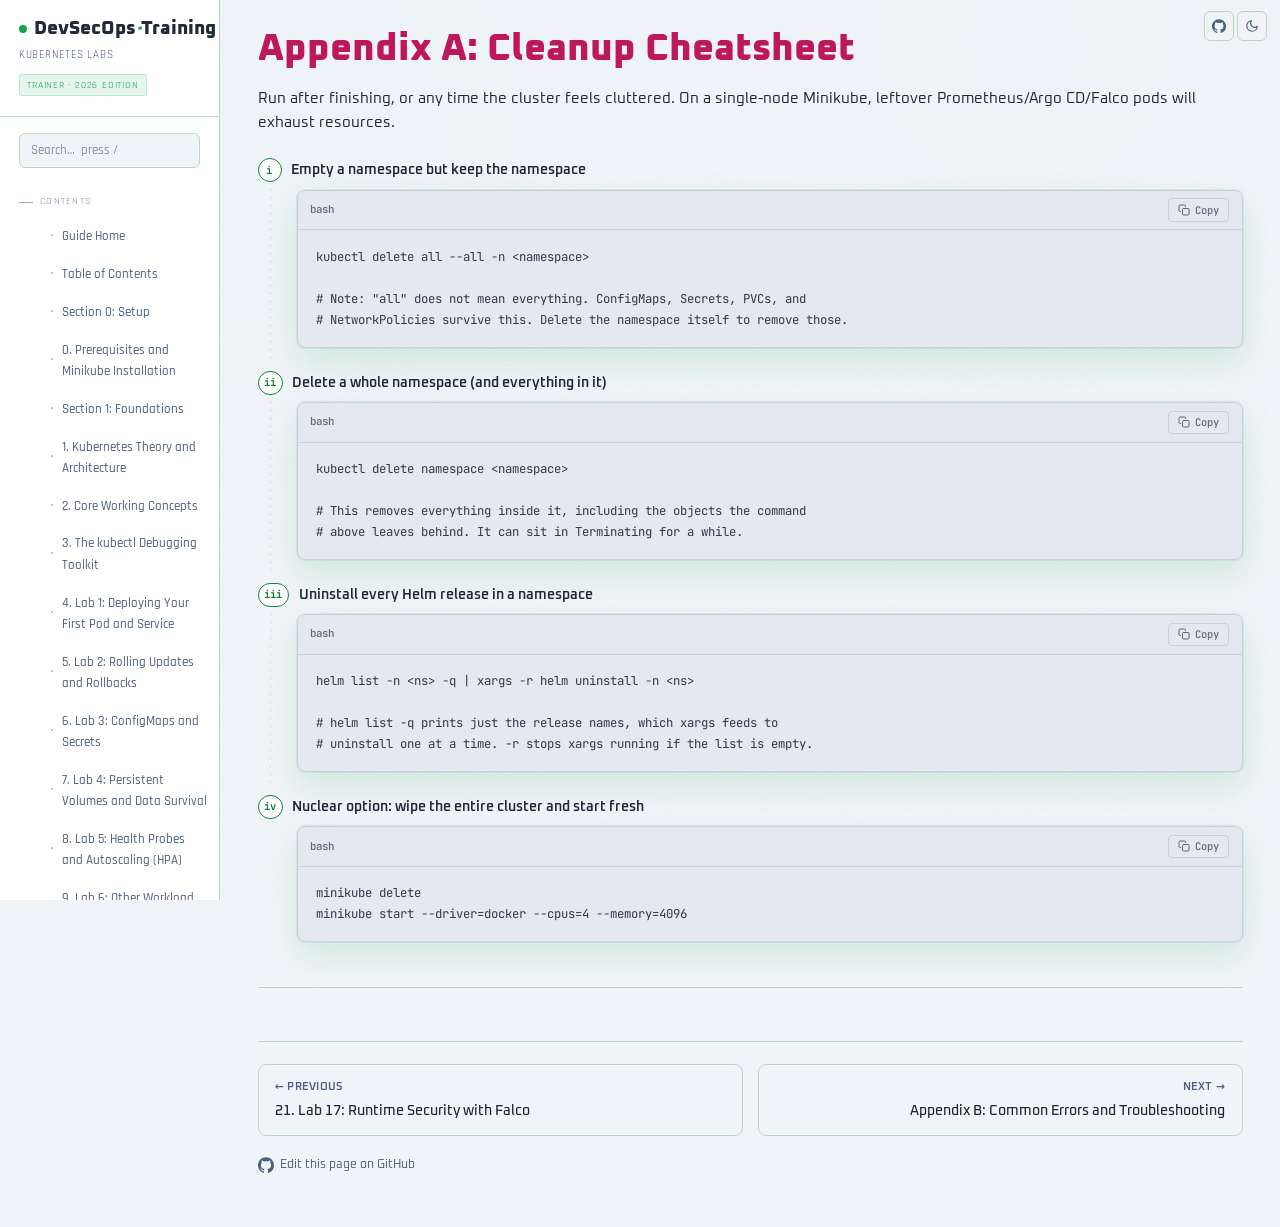
==== commit 61c80ace: "Fix appendices: stray text in a table, misdescribed steps, missing intro A sentence from the theme s" ====
--- a/html/appendices.html
+++ b/html/appendices.html
@@ -68,19 +68,27 @@
           <p>Run after finishing, or any time the cluster feels cluttered. On a single-node Minikube, leftover
             Prometheus/Argo CD/Falco pods will exhaust resources.</p>
           <div class="cmd-step">
-            <div class="cmd-label"><span class="cmd-roman">i</span><span class="cmd-step-title">Delete all</span></div>
+            <div class="cmd-label"><span class="cmd-roman">i</span><span class="cmd-step-title">Empty a namespace but keep the namespace</span></div>
             <pre class="codehilite"><code class="language-bash">kubectl delete all --all -n &lt;namespace&gt;
+
+# Note: "all" does not mean everything. ConfigMaps, Secrets, PVCs, and
+# NetworkPolicies survive this. Delete the namespace itself to remove those.
 </code></pre>
           </div>
           <div class="cmd-step">
             <div class="cmd-label"><span class="cmd-roman">ii</span><span class="cmd-step-title">Delete a whole namespace (and everything in it)</span></div>
             <pre class="codehilite"><code class="language-bash">kubectl delete namespace &lt;namespace&gt;
-# Uninstall all Helm releases in a namespace
+
+# This removes everything inside it, including the objects the command
+# above leaves behind. It can sit in Terminating for a while.
 </code></pre>
           </div>
           <div class="cmd-step">
-            <div class="cmd-label"><span class="cmd-roman">iii</span><span class="cmd-step-title">Run helm list</span></div>
+            <div class="cmd-label"><span class="cmd-roman">iii</span><span class="cmd-step-title">Uninstall every Helm release in a namespace</span></div>
             <pre class="codehilite"><code class="language-bash">helm list -n &lt;ns&gt; -q | xargs -r helm uninstall -n &lt;ns&gt;
+
+# helm list -q prints just the release names, which xargs feeds to
+# uninstall one at a time. -r stops xargs running if the list is empty.
 </code></pre>
           </div>
           <div class="cmd-step">
@@ -92,6 +100,10 @@
 
           <hr />
           <h1 id="appendix-b-common-errors-and-troubleshooting">Appendix B: Common Errors and Troubleshooting</h1>
+
+          <p>Nearly every failure in this guide announces itself through a Pod status. Find the status you are seeing
+            in the first column, and the table gives you the usual cause and the command that confirms it.</p>
+
           <div class="table-wrap">
             <table>
               <thead>
@@ -140,9 +152,9 @@
                   <td>restart with <code>--cni=calico</code></td>
                 </tr>
                 <tr>
-                  <td>Service unreachable</td>Follows the Juice Shop Trainee design language.
+                  <td>Service unreachable</td>
                   <td>Selector labels don't match Pod labels</td>
-                  <td><code>kubectl get endpoints &lt;svc&gt;</code> (empty = selector mismatch)</td>
+                  <td><code>kubectl get endpointslices -l kubernetes.io/service-name=&lt;svc&gt;</code> (empty = selector mismatch)</td>
                 </tr>
               </tbody>
             </table>
@@ -150,8 +162,7 @@
           <p>General workflow for <em>any</em> failure: <strong><code>get</code> → <code>describe</code> (read Events) →
               <code>logs</code></strong>.</p>
           <hr />
-          <h1 id="appendix-c-what-we-did-not-cover-and-where-to-go-next">Appendix C: What We Did Not Cover (and Where to
-            Go Next)</h1>
+          <h1 id="appendix-c-what-we-did-not-cover-and-where-to-go-next">Appendix C: What We Did Not Cover (and Where to Go Next)</h1>
           <p>This guide is a complete spine, but "all of Kubernetes" is bigger than any single lab set. Strong next
             topics, roughly in order of usefulness:</p>
           <ol class="sec2-indented">
@@ -181,7 +192,6 @@
               signing → Argo CD deploys → Kyverno enforces signatures + PSS → Falco watches at runtime →
               Prometheus/Grafana observe. That end-to-end loop <em>is</em> production DevSecOps.</p>
           </blockquote>
-          <hr />
           <hr />
           <h1 id="appendix-d-glossary">Appendix D: Glossary</h1>
           <p>A quick lookup for every term and tool used in this guide. Where a concept has a full explanation, the
@@ -274,7 +284,7 @@
           <p><strong>Trivy</strong>: open-source scanner for image CVEs, misconfigurations, secrets, and SBOMs. (Sec.
             14, Lab 11)</p>
           <hr />
-          <p><em>End of guide. Tested against Kubernetes v1.36, Helm v4, Argo CD v3.x, Falco v0.43, plus current Trivy,
+          <p><em>End of guide. Tested against Kubernetes v1.36, Helm v4, Argo CD v3.x, Falco v0.44, plus current Trivy,
               Kyverno, and Cosign releases (2026). Pin all tool/chart versions to specific releases for reproducible,
               supply-chain-safe deployments.</em></p>
         </article>
--- a/css/app.css
+++ b/css/app.css
@@ -266,6 +266,107 @@
     /* Restore the callout's icon gutter that the rule above zeroed out. */
     .callout.sec2-indented {
       padding-left: 3.25rem;
+    }
+
+    /* ---------- Deep-dive disclosure ----------
+       Progressive disclosure for optional depth. The concept always stays on
+       the page in the surrounding prose; the <details> holds the mechanism,
+       edge cases, and reference material a first-time reader can skip.
+       Authored as <details class="deep-dive"><summary>...</summary> ... */
+    .deep-dive {
+      margin: 1.4rem 0;
+      border: 1px solid var(--border);
+      border-left: 3px solid #BE185D;
+      border-radius: 10px;
+      background: var(--bg-card);
+    }
+
+    .deep-dive > summary {
+      cursor: pointer;
+      list-style: none;
+      display: flex;
+      align-items: center;
+      gap: 0.65rem;
+      padding: 0.7rem 1.05rem;
+      font-family: var(--font-display);
+      font-weight: 600;
+      font-size: 0.92rem;
+      color: #BE185D;
+    }
+
+    .deep-dive > summary::-webkit-details-marker {
+      display: none;
+    }
+
+    /* Chevron drawn with borders so no glyph or icon font is needed. */
+    .deep-dive > summary::before {
+      content: "";
+      flex: 0 0 auto;
+      width: 0.4rem;
+      height: 0.4rem;
+      margin-left: 0.15rem;
+      border-right: 2px solid currentColor;
+      border-bottom: 2px solid currentColor;
+      transform: rotate(-45deg);
+      transition: transform 0.18s ease;
+    }
+
+    .deep-dive[open] > summary::before {
+      transform: rotate(45deg);
+    }
+
+    .deep-dive > summary:hover {
+      background: var(--bg-elevated);
+    }
+
+    .deep-dive > summary:focus-visible {
+      outline: 2px solid var(--accent);
+      outline-offset: -2px;
+    }
+
+    .deep-dive .dd-tag {
+      margin-left: auto;
+      font-size: 0.66rem;
+      letter-spacing: 0.07em;
+      text-transform: uppercase;
+      font-weight: 700;
+      color: var(--text-muted);
+      border: 1px solid var(--border);
+      border-radius: 999px;
+      padding: 0.12rem 0.55rem;
+    }
+
+    .deep-dive > *:not(summary) {
+      padding-left: 1.05rem;
+      padding-right: 1.05rem;
+    }
+
+    .deep-dive > *:last-child {
+      margin-bottom: 1rem;
+    }
+
+    [data-theme="dark"] .deep-dive {
+      border-left-color: #f48fb1;
+    }
+
+    [data-theme="dark"] .deep-dive > summary {
+      color: #f48fb1;
+    }
+
+    /* Indentation inside an h4 block: shift with margin like other bordered boxes. */
+    .deep-dive.sec2-indented {
+      padding-left: 0;
+      margin-left: 2.6rem;
+    }
+
+    /* Always expanded on paper. */
+    @media print {
+      .deep-dive > *:not(summary) {
+        display: revert !important;
+      }
+      .deep-dive > summary::before {
+        transform: rotate(45deg);
+      }
     }
 
     /* When a code block sits inside a .cmd-step, the step wrapper already
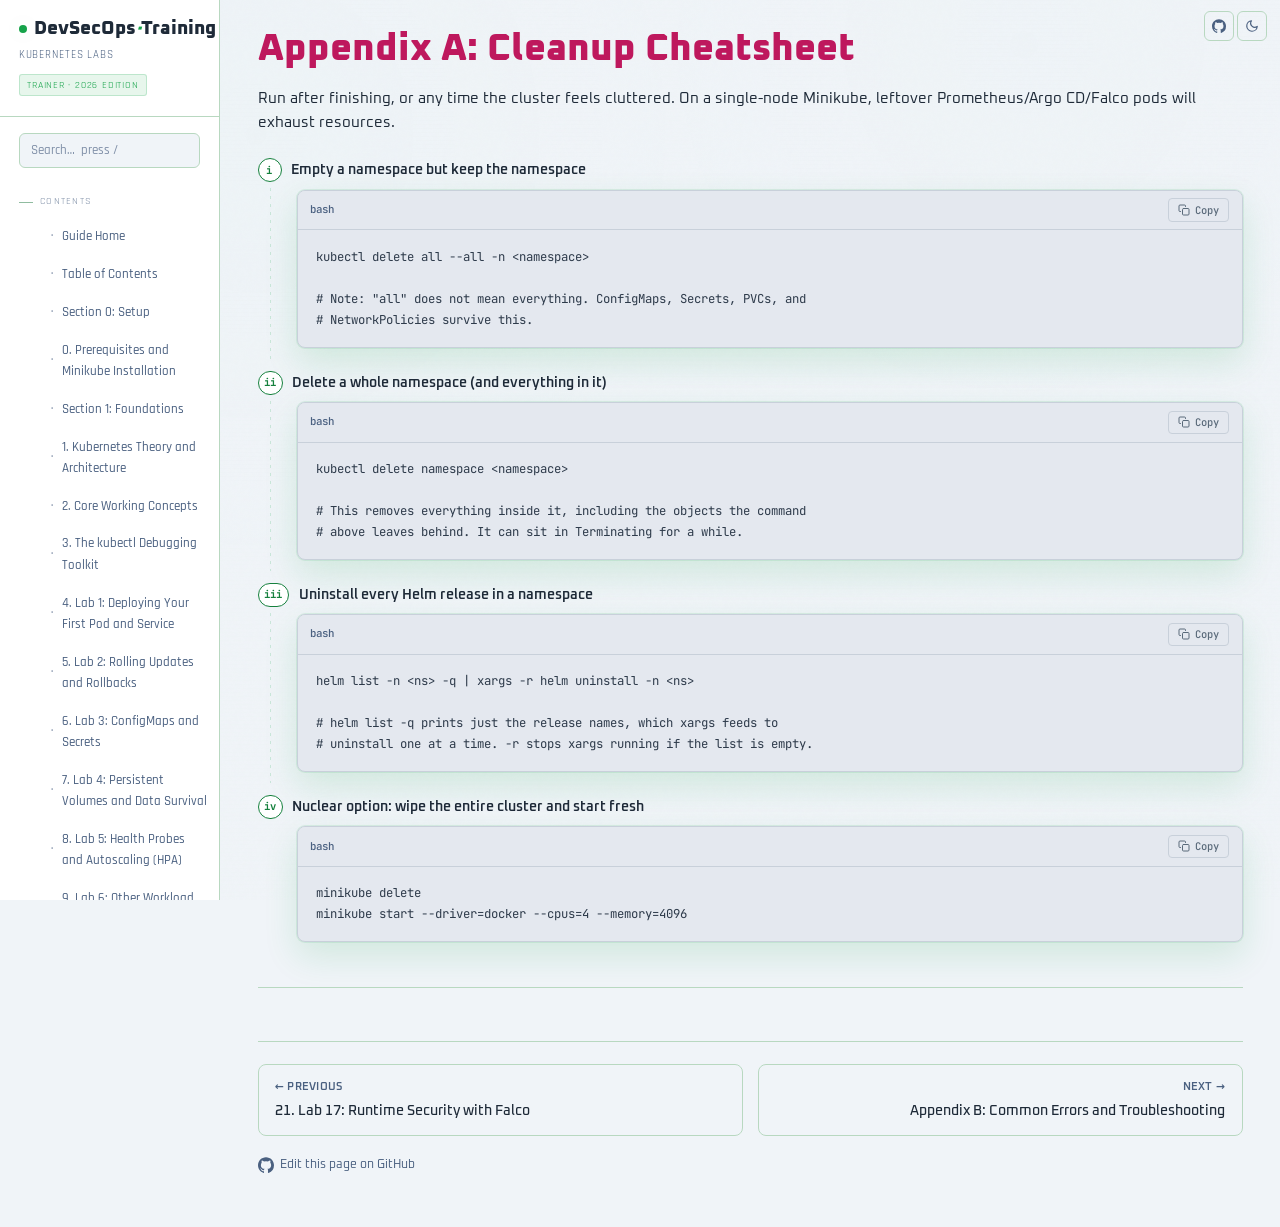
==== commit db3073cf: "Fix orphaned lead-in comments in section 3 and the appendices A trailing comment in a command box mu" ====
--- a/html/appendices.html
+++ b/html/appendices.html
@@ -72,7 +72,7 @@
             <pre class="codehilite"><code class="language-bash">kubectl delete all --all -n &lt;namespace&gt;
 
 # Note: "all" does not mean everything. ConfigMaps, Secrets, PVCs, and
-# NetworkPolicies survive this. Delete the namespace itself to remove those.
+# NetworkPolicies survive this.
 </code></pre>
           </div>
           <div class="cmd-step">
@@ -253,6 +253,9 @@
             registries (Docker Hub, GHCR). (Lab 16)</p>
           <p><strong>OIDC (OpenID Connect)</strong>: identity standard that proves who you are via an existing account
             (Google, GitHub). (Lab 16)</p>
+          <p><strong>Operator</strong>: a custom controller that runs in the cluster and manages a specific
+            application the way a human operator would, using CRDs to define the objects it watches. The Prometheus
+            operator and the Trivy Operator are both examples. (Lab 9, Lab 11)</p>
           <p><strong>PV / PVC (PersistentVolume / PersistentVolumeClaim)</strong>: cluster storage / a workload's
             request for storage. (Sec. 3.1, Lab 4)</p>
           <p><strong>Pod</strong>: the smallest deployable unit; one or more containers sharing an IP and volumes. (Sec.
--- a/css/style.css
+++ b/css/style.css
@@ -165,7 +165,11 @@
   font-feature-settings: 'ss01', 'ss02', 'cv11';
   -webkit-font-smoothing: antialiased;
   -moz-osx-font-smoothing: grayscale;
-  transition: background-color 0.3s ease, color 0.3s ease;
+  /* No transition on background-color/color here. Both resolve from custom
+     properties that the theme toggle swaps, and a transition on such a
+     property leaves the OLD computed value stuck: light mode kept the dark
+     background and dark-theme text, giving a 1.33 contrast ratio. The theme
+     switch is instant instead, which is correct and cannot regress. */
   min-height: 100vh;
 }
 
@@ -262,7 +266,8 @@
 a {
   color: var(--link);
   text-decoration: none;
-  transition: color 0.15s ease;
+  /* See the note on body: no transition on a property whose value comes from a
+     swapped theme token, or the old computed value sticks after a theme switch. */
 }
 
 a:hover {
@@ -519,7 +524,8 @@
   font-size: 0.85rem;
   font-weight: 500;
   outline: none;
-  transition: border 0.15s, box-shadow 0.15s;
+  /* See the note on body: no transition on a property whose value comes from a
+     swapped theme token, or the old computed value sticks after a theme switch. */
 }
 
 .sidebar-search input::placeholder {
@@ -574,7 +580,8 @@
   color: var(--text-muted);
   text-decoration: none;
   border-left: 2px solid transparent;
-  transition: all 0.15s ease;
+  /* See the note on body: no transition on a property whose value comes from a
+     swapped theme token, or the old computed value sticks after a theme switch. */
   font-weight: 500;
 }
 
@@ -617,7 +624,8 @@
   display: inline-flex;
   align-items: center;
   justify-content: center;
-  transition: all 0.15s ease;
+  /* See the note on body: no transition on a property whose value comes from a
+     swapped theme token, or the old computed value sticks after a theme switch. */
 }
 
 .icon-btn:hover {
@@ -757,7 +765,9 @@
 }
 /* Dark mode label & copy */
 .code-block-label {
-  color: #585b70;
+  /* Theme token, not a hardcoded hex: the old #585b70 sat at 2.63 contrast on
+     the dark code header, below the 4.5 AA threshold. */
+  color: var(--text-muted);
   font-weight: 500;
   letter-spacing: 0;
   flex: 1;
@@ -776,7 +786,8 @@
   display: inline-flex;
   align-items: center;
   gap: 0.35rem;
-  transition: all 0.15s ease;
+  /* See the note on body: no transition on a property whose value comes from a
+     swapped theme token, or the old computed value sticks after a theme switch. */
 }
 
 .copy-btn:hover {
@@ -796,10 +807,6 @@
 }
 
 /* Light mode label & copy overrides */
-[data-theme="light"] .code-block-label {
-  color: #5a6a7a;
-}
-
 [data-theme="light"] .copy-btn {
   border-color: #c8d0da;
   color: #5a6a7a;
@@ -1135,7 +1142,8 @@
   border-radius: 8px;
   text-decoration: none;
   color: var(--text);
-  transition: border-color 0.15s ease, background 0.15s ease;
+  /* See the note on body: no transition on a property whose value comes from a
+     swapped theme token, or the old computed value sticks after a theme switch. */
   min-width: 0;
 }
 
@@ -1177,7 +1185,8 @@
   font-size: 0.82rem;
   color: var(--text-muted);
   text-decoration: none;
-  transition: color 0.15s ease;
+  /* See the note on body: no transition on a property whose value comes from a
+     swapped theme token, or the old computed value sticks after a theme switch. */
 }
 
 .edit-on-github:hover {
--- a/css/app.css
+++ b/css/app.css
@@ -424,7 +424,10 @@
     }
 
     /* =========================================================
-       Roman numeral command labels — Section 2 only
+       Roman numeral command labels. Used on every content page,
+       not just Section 2. The markup is hand-authored: see rule 3
+       in SECTION-STYLE-RULES.txt. There is no script that builds
+       it, so these rules are the only definition of the layout.
        ========================================================= */
     .cmd-label {
       display: flex;
@@ -490,9 +493,11 @@
       background: #ffffff;
     }
 
-    /* Step title shown next to the i/ii/iii badge — its line box matches the
+    /* Step title shown next to the i/ii/iii badge. Its line box matches the
        1.6rem badge height so the two are perfectly centred on one line, the
-       same way the 1/2/3 circles align with their list text. */
+       same way the 1/2/3 circles align with their list text. Keep the text
+       at or under 60 characters: longer commentary belongs inside the code
+       box as trailing '#' lines (SECTION-STYLE-RULES.txt rule 3a). */
     .cmd-step-title {
       font-family: var(--font-display);
       font-size: 0.95rem;
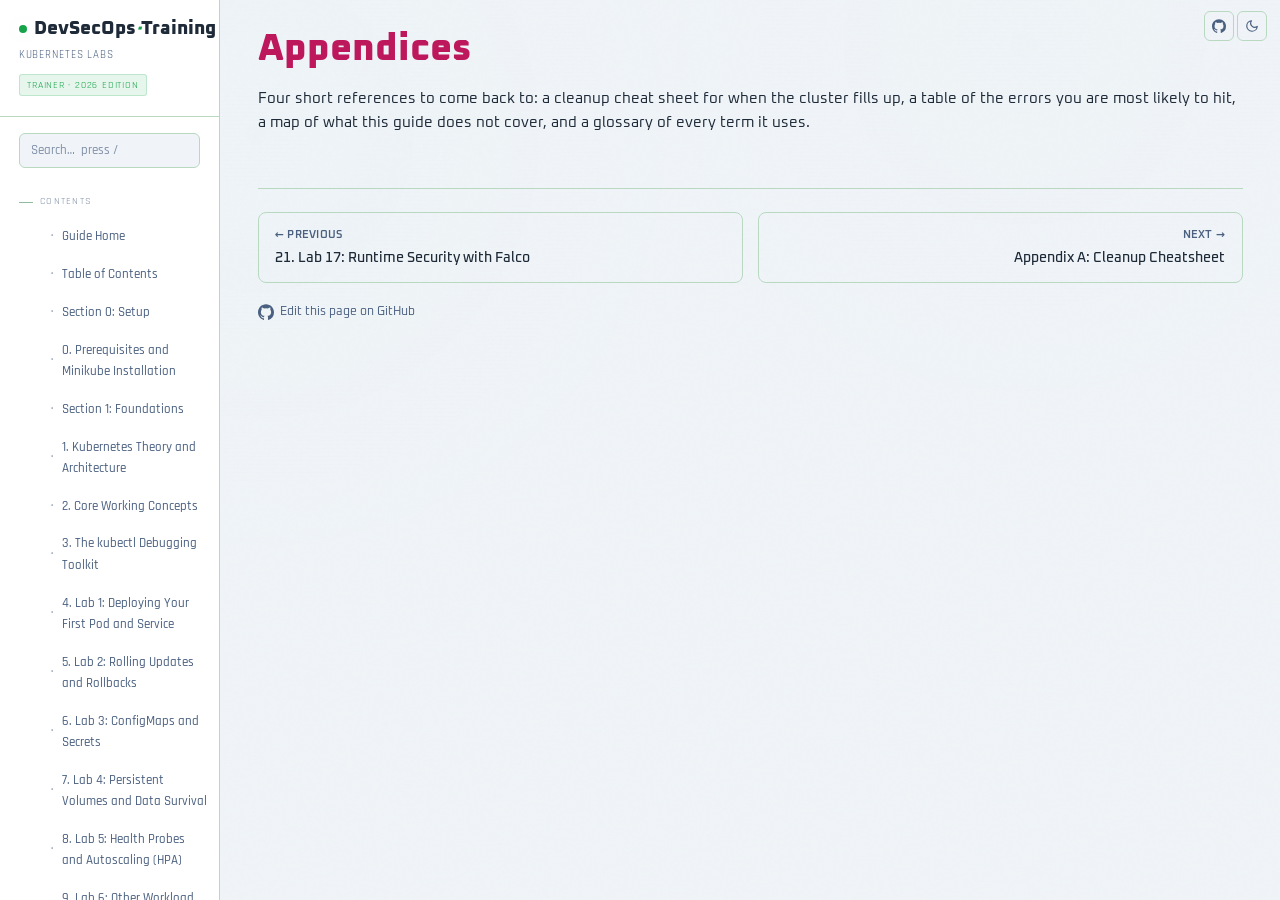
==== commit 7505f1df: "Clear the remaining known defects: splices, callouts, appendices, escaping Comma splices. Six places" ====
--- a/html/appendices.html
+++ b/html/appendices.html
@@ -64,9 +64,19 @@
     <main class="content">
       <div class="content-inner">
         <article id="md-root" class="md-content page-markdown">
-          <h1 id="appendix-a-cleanup-cheatsheet">Appendix A: Cleanup Cheatsheet</h1>
+          <h1>Appendices</h1>
+
+          <p>Four short references to come back to: a cleanup cheat sheet for when the cluster fills up, a table of
+            the errors you are most likely to hit, a map of what this guide does not cover, and a glossary of every
+            term it uses.</p>
+
+          <h2 id="appendix-a-cleanup-cheatsheet">Appendix A: Cleanup Cheatsheet</h2>
           <p>Run after finishing, or any time the cluster feels cluttered. On a single-node Minikube, leftover
             Prometheus/Argo CD/Falco pods will exhaust resources.</p>
+
+          <h3 id="cleanup-by-namespace">Clean up one namespace</h3>
+
+          <p>Start here. These remove a lab's resources without touching the rest of the cluster.</p>
           <div class="cmd-step">
             <div class="cmd-label"><span class="cmd-roman">i</span><span class="cmd-step-title">Empty a namespace but keep the namespace</span></div>
             <pre class="codehilite"><code class="language-bash">kubectl delete all --all -n &lt;namespace&gt;
@@ -91,15 +101,22 @@
 # uninstall one at a time. -r stops xargs running if the list is empty.
 </code></pre>
           </div>
+          <h3 id="cleanup-whole-cluster">Reset the whole cluster</h3>
+
+          <p>When a cluster is too tangled to unpick, rebuilding it takes about two minutes and is often faster than
+            hunting for what is still running.</p>
+
           <div class="cmd-step">
-            <div class="cmd-label"><span class="cmd-roman">iv</span><span class="cmd-step-title">Nuclear option: wipe the entire cluster and start fresh</span></div>
+            <div class="cmd-label"><span class="cmd-roman">i</span><span class="cmd-step-title">Wipe the cluster and start fresh</span></div>
             <pre class="codehilite"><code class="language-bash">minikube delete
 minikube start --driver=docker --cpus=4 --memory=4096
 </code></pre>
           </div>
 
           <hr />
-          <h1 id="appendix-b-common-errors-and-troubleshooting">Appendix B: Common Errors and Troubleshooting</h1>
+          <h2 id="appendix-b-common-errors-and-troubleshooting">Appendix B: Common Errors and Troubleshooting</h2>
+
+          <h3 id="errors-by-pod-status">Find your error by Pod status</h3>
 
           <p>Nearly every failure in this guide announces itself through a Pod status. Find the status you are seeing
             in the first column, and the table gives you the usual cause and the command that confirms it.</p>
@@ -159,10 +176,14 @@
               </tbody>
             </table>
           </div>
+          <h3 id="errors-universal-workflow">The workflow that works for anything</h3>
+
           <p>General workflow for <em>any</em> failure: <strong><code>get</code> → <code>describe</code> (read Events) →
               <code>logs</code></strong>.</p>
           <hr />
-          <h1 id="appendix-c-what-we-did-not-cover-and-where-to-go-next">Appendix C: What We Did Not Cover (and Where to Go Next)</h1>
+          <h2 id="appendix-c-what-we-did-not-cover-and-where-to-go-next">Appendix C: What We Did Not Cover (and Where to Go Next)</h2>
+          <h3 id="next-topics">Where to go next</h3>
+
           <p>This guide is a complete spine, but "all of Kubernetes" is bigger than any single lab set. Strong next
             topics, roughly in order of usefulness:</p>
           <ol class="sec2-indented">
@@ -193,7 +214,9 @@
               Prometheus/Grafana observe. That end-to-end loop <em>is</em> production DevSecOps.</p>
           </blockquote>
           <hr />
-          <h1 id="appendix-d-glossary">Appendix D: Glossary</h1>
+          <h2 id="appendix-d-glossary">Appendix D: Glossary</h2>
+          <h3 id="glossary-terms">Every term used in this guide</h3>
+
           <p>A quick lookup for every term and tool used in this guide. Where a concept has a full explanation, the
             relevant section is noted.</p>
           <p><strong>Admission controller</strong>: code in the API server that inspects an object before it's saved,
